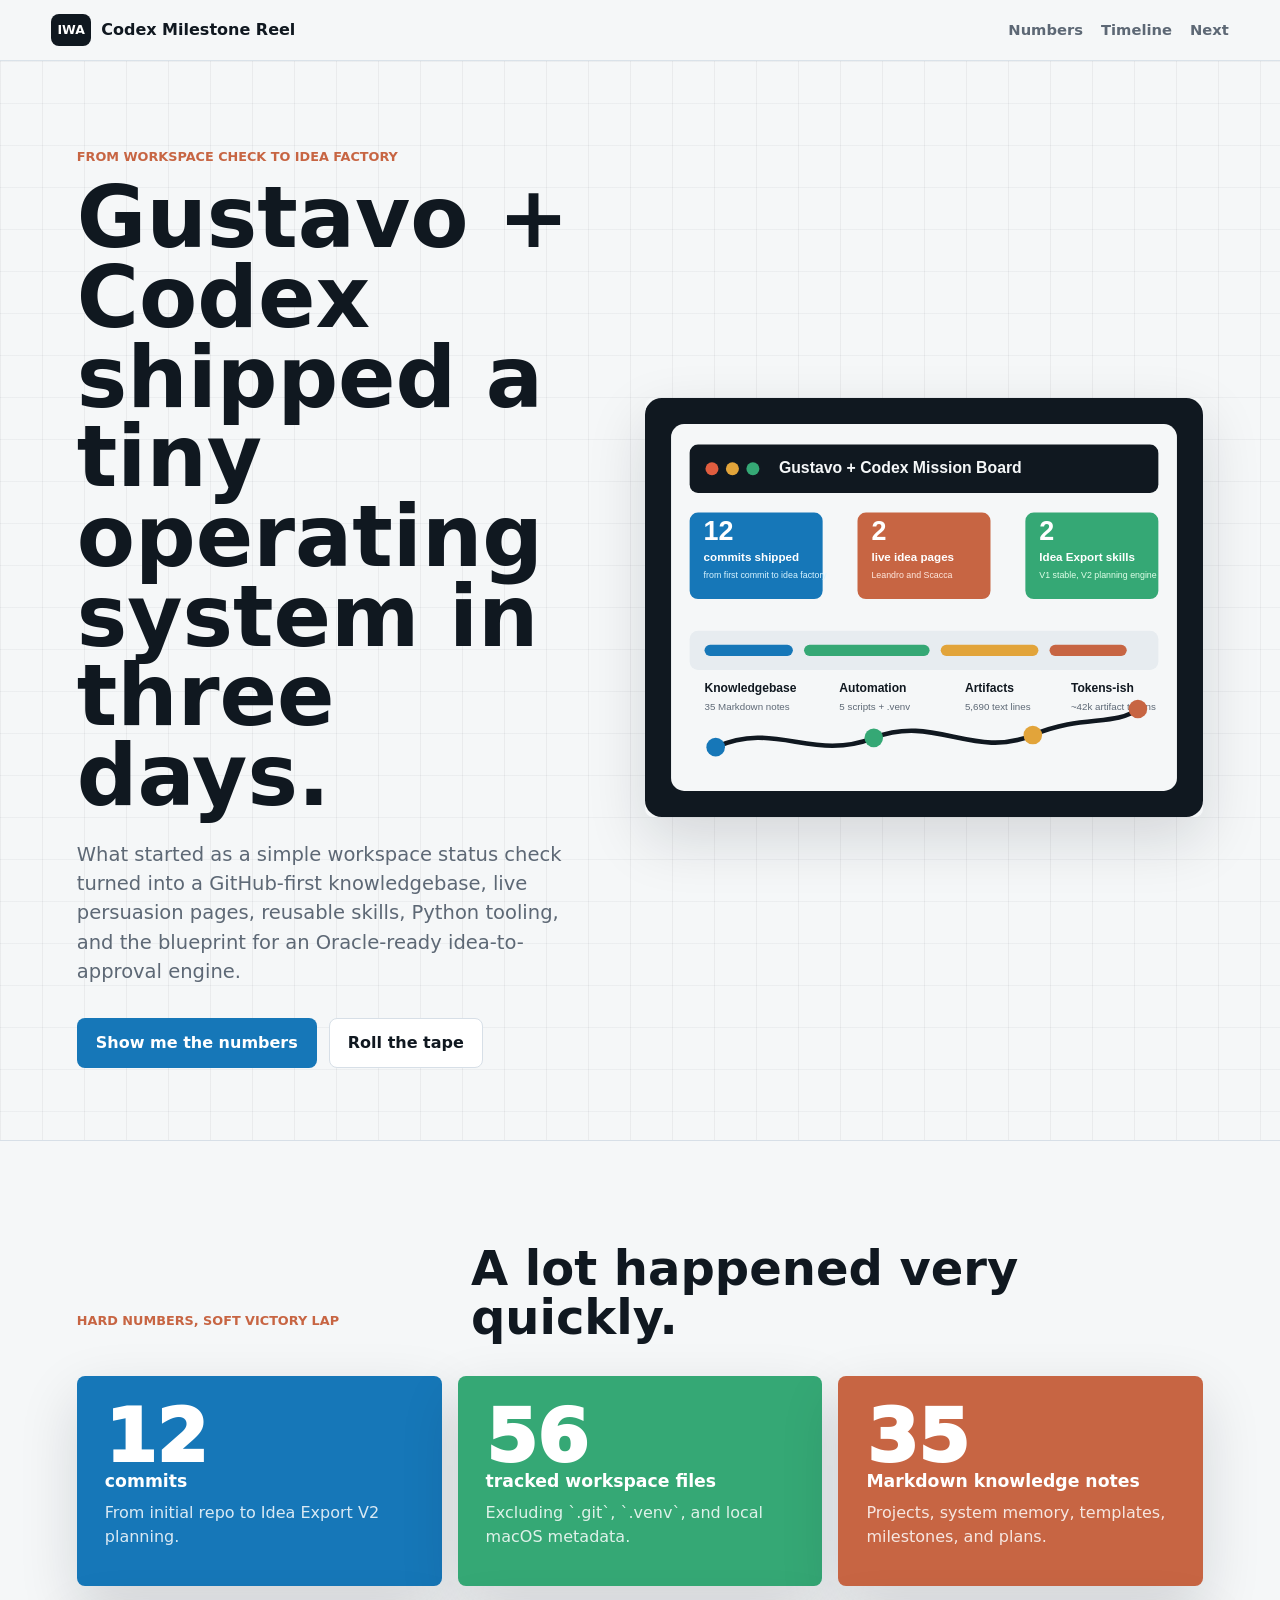
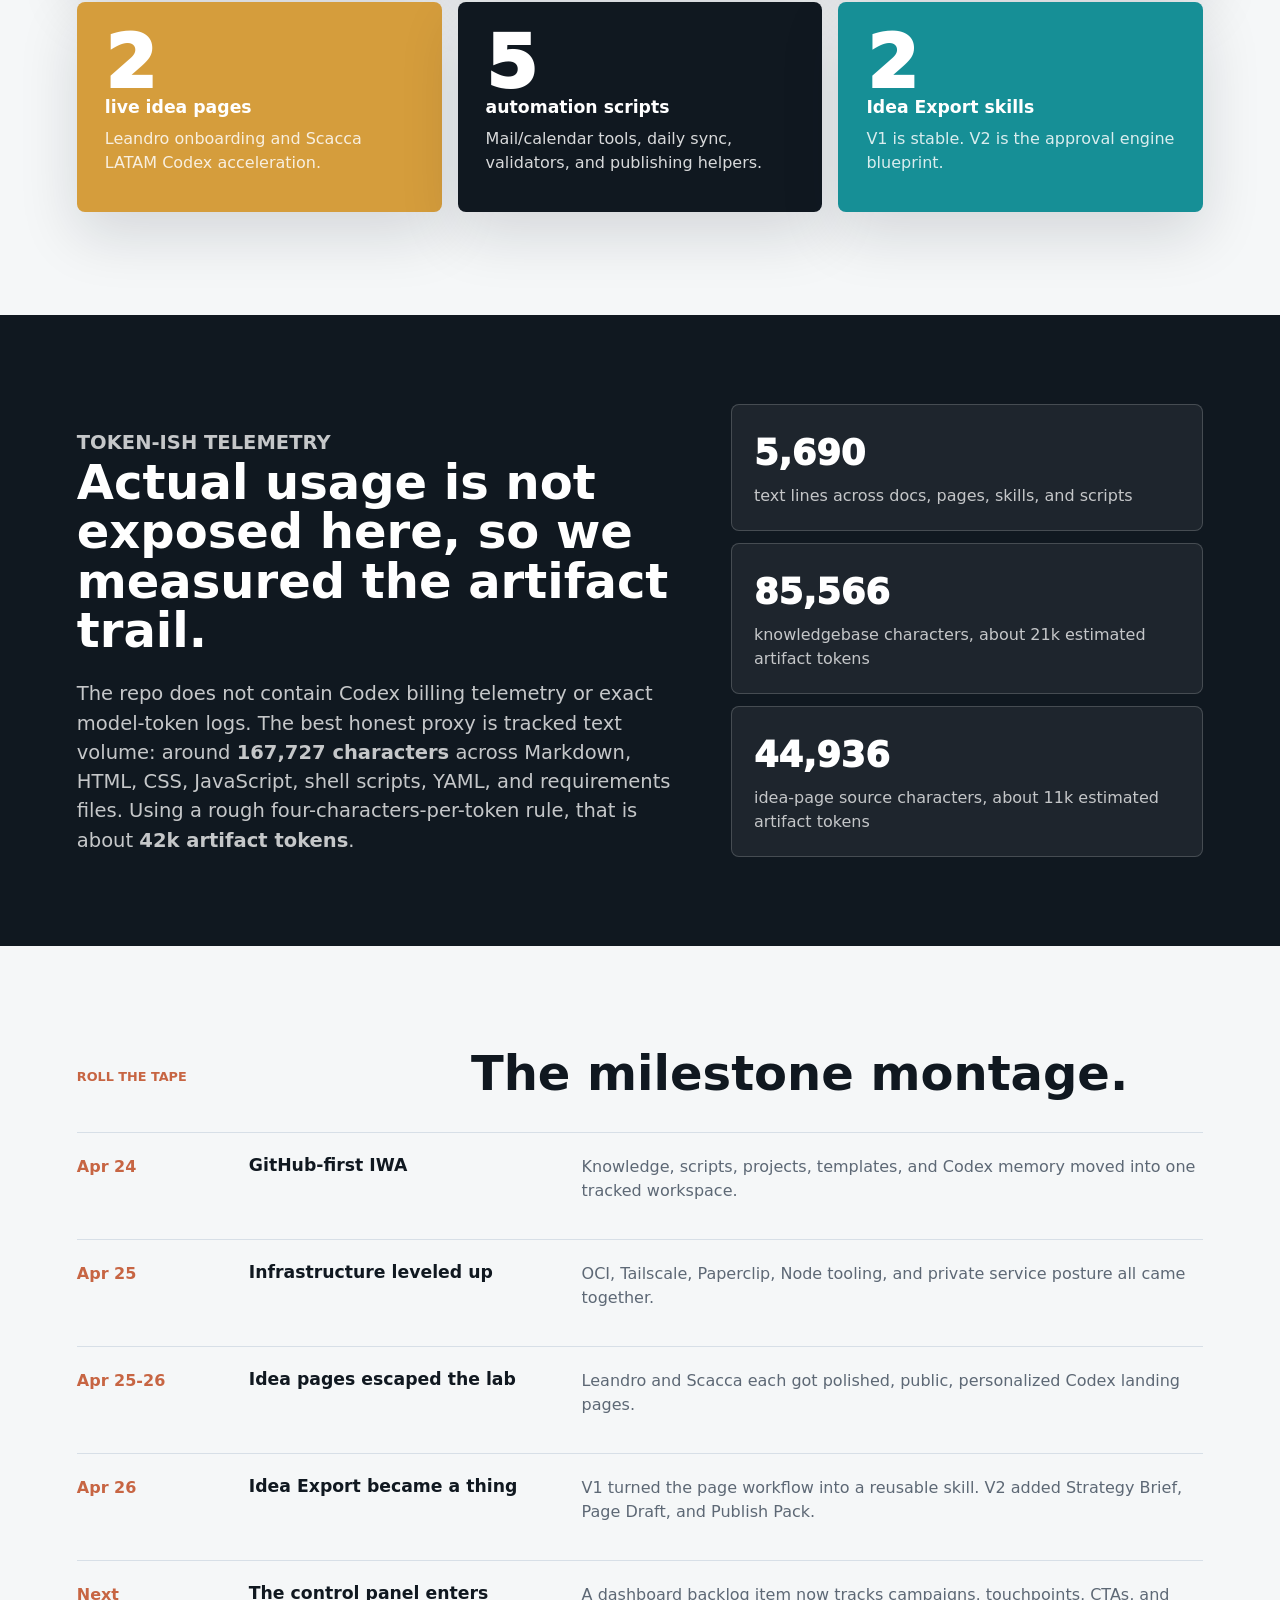
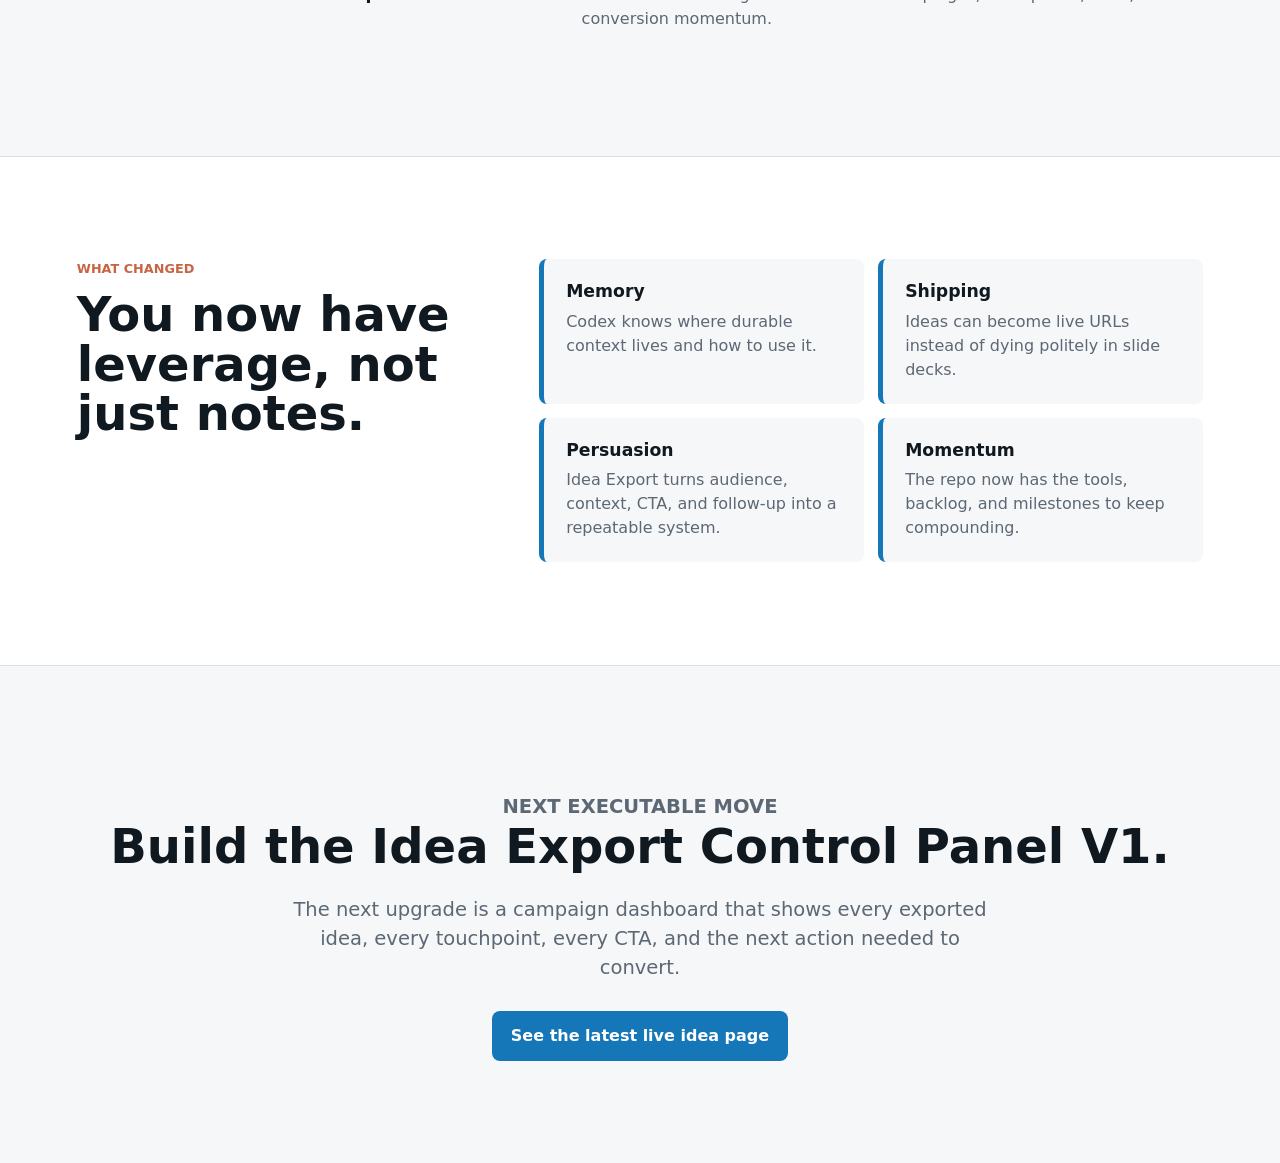
==== codex-milestone-reel/index.html @ d2cc8151 "Add Codex milestone reel page" ====
<!doctype html>
<html lang="en">
  <head>
    <meta charset="utf-8" />
    <meta name="viewport" content="width=device-width, initial-scale=1" />
    <title>Gustavo + Codex: The Milestone Reel</title>
    <meta
      name="description"
      content="A fun, data-rich landing page celebrating Gustavo's first Codex milestones in IWA."
    />
    <link rel="stylesheet" href="styles.css" />
  </head>
  <body>
    <header class="topbar">
      <a class="brand" href="#top" aria-label="Back to top">
        <span class="brand-mark">IWA</span>
        <span>Codex Milestone Reel</span>
      </a>
      <nav aria-label="Page sections">
        <a href="#numbers">Numbers</a>
        <a href="#timeline">Timeline</a>
        <a href="#next">Next</a>
      </nav>
    </header>

    <main id="top">
      <section class="hero">
        <div class="hero-copy">
          <p class="eyebrow">From workspace check to idea factory</p>
          <h1>Gustavo + Codex shipped a tiny operating system in three days.</h1>
          <p class="hero-lead">
            What started as a simple workspace status check turned into a GitHub-first
            knowledgebase, live persuasion pages, reusable skills, Python tooling, and
            the blueprint for an Oracle-ready idea-to-approval engine.
          </p>
          <div class="hero-actions">
            <a class="button primary" href="#numbers">Show me the numbers</a>
            <a class="button secondary" href="#timeline">Roll the tape</a>
          </div>
        </div>
        <figure class="hero-visual">
          <img src="assets/mission-board.svg" alt="Codex milestone dashboard illustration" />
        </figure>
      </section>

      <section class="scoreboard" id="numbers" aria-labelledby="numbers-title">
        <div class="section-heading">
          <p class="eyebrow">Hard numbers, soft victory lap</p>
          <h2 id="numbers-title">A lot happened very quickly.</h2>
        </div>
        <div class="metric-grid">
          <article class="metric blue">
            <span>12</span>
            <h3>commits</h3>
            <p>From initial repo to Idea Export V2 planning.</p>
          </article>
          <article class="metric green">
            <span>56</span>
            <h3>tracked workspace files</h3>
            <p>Excluding `.git`, `.venv`, and local macOS metadata.</p>
          </article>
          <article class="metric rust">
            <span>35</span>
            <h3>Markdown knowledge notes</h3>
            <p>Projects, system memory, templates, milestones, and plans.</p>
          </article>
          <article class="metric gold">
            <span>2</span>
            <h3>live idea pages</h3>
            <p>Leandro onboarding and Scacca LATAM Codex acceleration.</p>
          </article>
          <article class="metric ink">
            <span>5</span>
            <h3>automation scripts</h3>
            <p>Mail/calendar tools, daily sync, validators, and publishing helpers.</p>
          </article>
          <article class="metric teal">
            <span>2</span>
            <h3>Idea Export skills</h3>
            <p>V1 is stable. V2 is the approval engine blueprint.</p>
          </article>
        </div>
      </section>

      <section class="data-band" aria-labelledby="data-title">
        <div class="data-copy">
          <p class="eyebrow">Token-ish telemetry</p>
          <h2 id="data-title">Actual usage is not exposed here, so we measured the artifact trail.</h2>
          <p>
            The repo does not contain Codex billing telemetry or exact model-token logs.
            The best honest proxy is tracked text volume: around <strong>167,727
            characters</strong> across Markdown, HTML, CSS, JavaScript, shell scripts,
            YAML, and requirements files. Using a rough four-characters-per-token rule,
            that is about <strong>42k artifact tokens</strong>.
          </p>
        </div>
        <div class="data-stack" aria-label="Artifact volume breakdown">
          <div>
            <span>5,690</span>
            <p>text lines across docs, pages, skills, and scripts</p>
          </div>
          <div>
            <span>85,566</span>
            <p>knowledgebase characters, about 21k estimated artifact tokens</p>
          </div>
          <div>
            <span>44,936</span>
            <p>idea-page source characters, about 11k estimated artifact tokens</p>
          </div>
        </div>
      </section>

      <section class="timeline-section" id="timeline" aria-labelledby="timeline-title">
        <div class="section-heading">
          <p class="eyebrow">Roll the tape</p>
          <h2 id="timeline-title">The milestone montage.</h2>
        </div>
        <div class="timeline">
          <article>
            <span>Apr 24</span>
            <h3>GitHub-first IWA</h3>
            <p>Knowledge, scripts, projects, templates, and Codex memory moved into one tracked workspace.</p>
          </article>
          <article>
            <span>Apr 25</span>
            <h3>Infrastructure leveled up</h3>
            <p>OCI, Tailscale, Paperclip, Node tooling, and private service posture all came together.</p>
          </article>
          <article>
            <span>Apr 25-26</span>
            <h3>Idea pages escaped the lab</h3>
            <p>Leandro and Scacca each got polished, public, personalized Codex landing pages.</p>
          </article>
          <article>
            <span>Apr 26</span>
            <h3>Idea Export became a thing</h3>
            <p>V1 turned the page workflow into a reusable skill. V2 added Strategy Brief, Page Draft, and Publish Pack.</p>
          </article>
          <article>
            <span>Next</span>
            <h3>The control panel enters</h3>
            <p>A dashboard backlog item now tracks campaigns, touchpoints, CTAs, and conversion momentum.</p>
          </article>
        </div>
      </section>

      <section class="wins">
        <div>
          <p class="eyebrow">What changed</p>
          <h2>You now have leverage, not just notes.</h2>
        </div>
        <div class="wins-grid">
          <article>
            <h3>Memory</h3>
            <p>Codex knows where durable context lives and how to use it.</p>
          </article>
          <article>
            <h3>Shipping</h3>
            <p>Ideas can become live URLs instead of dying politely in slide decks.</p>
          </article>
          <article>
            <h3>Persuasion</h3>
            <p>Idea Export turns audience, context, CTA, and follow-up into a repeatable system.</p>
          </article>
          <article>
            <h3>Momentum</h3>
            <p>The repo now has the tools, backlog, and milestones to keep compounding.</p>
          </article>
        </div>
      </section>

      <section class="cta" id="next">
        <p class="eyebrow">Next executable move</p>
        <h2>Build the Idea Export Control Panel V1.</h2>
        <p>
          The next upgrade is a campaign dashboard that shows every exported idea,
          every touchpoint, every CTA, and the next action needed to convert.
        </p>
        <a class="button primary" href="https://gmaiera.github.io/ideas/rafael-scaccabarozzi-codex-latam/">See the latest live idea page</a>
      </section>
    </main>
  </body>
</html>
---- codex-milestone-reel/styles.css ----
:root {
  color-scheme: light;
  --ink: #101820;
  --muted: #5d6875;
  --paper: #f5f7f8;
  --white: #ffffff;
  --line: #d7dfe7;
  --blue: #1677b8;
  --green: #35a875;
  --rust: #c76543;
  --gold: #d59d3c;
  --teal: #168f96;
  --shadow: 0 22px 60px rgba(16, 24, 32, 0.14);
  font-family:
    Inter, ui-sans-serif, system-ui, -apple-system, BlinkMacSystemFont, "Segoe UI",
    sans-serif;
}

* {
  box-sizing: border-box;
}

html {
  scroll-behavior: smooth;
}

body {
  margin: 0;
  background: var(--paper);
  color: var(--ink);
  line-height: 1.5;
}

a {
  color: inherit;
}

.topbar {
  position: sticky;
  top: 0;
  z-index: 10;
  display: flex;
  align-items: center;
  justify-content: space-between;
  gap: 20px;
  padding: 14px clamp(18px, 4vw, 58px);
  border-bottom: 1px solid rgba(215, 223, 231, 0.9);
  background: rgba(245, 247, 248, 0.94);
  backdrop-filter: blur(16px);
}

.brand {
  display: inline-flex;
  align-items: center;
  gap: 10px;
  font-weight: 850;
  text-decoration: none;
}

.brand-mark {
  display: grid;
  width: 40px;
  height: 32px;
  place-items: center;
  border-radius: 8px;
  background: var(--ink);
  color: var(--white);
  font-size: 0.78rem;
  letter-spacing: 0;
}

nav {
  display: flex;
  gap: 18px;
  color: var(--muted);
  font-size: 0.92rem;
  font-weight: 750;
}

nav a {
  text-decoration: none;
}

nav a:hover {
  color: var(--blue);
}

.hero {
  display: grid;
  grid-template-columns: minmax(0, 0.95fr) minmax(340px, 1.05fr);
  gap: clamp(28px, 5vw, 72px);
  align-items: center;
  min-height: calc(92vh - 62px);
  padding: clamp(42px, 7vw, 86px) clamp(20px, 6vw, 84px) clamp(40px, 6vw, 72px);
  border-bottom: 1px solid var(--line);
  background:
    linear-gradient(90deg, rgba(16, 24, 32, 0.05) 1px, transparent 1px),
    linear-gradient(rgba(16, 24, 32, 0.04) 1px, transparent 1px),
    var(--paper);
  background-size: 42px 42px;
}

.hero-copy {
  max-width: 780px;
}

.eyebrow {
  margin: 0 0 12px;
  color: var(--rust);
  font-size: 0.8rem;
  font-weight: 900;
  letter-spacing: 0;
  text-transform: uppercase;
}

h1,
h2,
h3,
p {
  overflow-wrap: anywhere;
}

h1 {
  margin: 0;
  font-size: 5.3rem;
  line-height: 0.94;
  letter-spacing: 0;
}

h2 {
  margin: 0;
  font-size: 3rem;
  line-height: 1.03;
  letter-spacing: 0;
}

h3 {
  margin: 0 0 8px;
  font-size: 1.08rem;
  line-height: 1.2;
}

.hero-lead,
.cta p,
.data-copy p {
  max-width: 720px;
  margin: 24px 0 0;
  color: var(--muted);
  font-size: 1.22rem;
}

.hero-actions {
  display: flex;
  flex-wrap: wrap;
  gap: 12px;
  margin-top: 32px;
}

.button {
  display: inline-flex;
  min-height: 46px;
  align-items: center;
  justify-content: center;
  border: 1px solid transparent;
  border-radius: 8px;
  padding: 12px 18px;
  font-weight: 900;
  text-decoration: none;
}

.button.primary {
  background: var(--blue);
  color: var(--white);
}

.button.secondary {
  border-color: var(--line);
  background: var(--white);
}

.hero-visual {
  margin: 0;
}

.hero-visual img {
  display: block;
  width: 100%;
  border-radius: 8px;
  box-shadow: var(--shadow);
}

.scoreboard,
.timeline-section,
.wins,
.cta {
  padding: clamp(54px, 8vw, 108px) clamp(20px, 6vw, 84px);
}

.section-heading {
  display: grid;
  grid-template-columns: minmax(0, 0.5fr) minmax(0, 1fr);
  gap: 28px;
  align-items: end;
  margin-bottom: 34px;
}

.metric-grid {
  display: grid;
  grid-template-columns: repeat(3, minmax(0, 1fr));
  gap: 16px;
}

.metric {
  min-height: 210px;
  border-radius: 8px;
  padding: 28px;
  color: var(--white);
  box-shadow: var(--shadow);
}

.metric span {
  display: block;
  font-size: 4.6rem;
  line-height: 0.9;
  font-weight: 950;
}

.metric p {
  margin: 10px 0 0;
  color: rgba(255, 255, 255, 0.84);
}

.blue {
  background: var(--blue);
}

.green {
  background: var(--green);
}

.rust {
  background: var(--rust);
}

.gold {
  background: var(--gold);
}

.ink {
  background: var(--ink);
}

.teal {
  background: var(--teal);
}

.data-band {
  display: grid;
  grid-template-columns: minmax(0, 0.95fr) minmax(320px, 0.75fr);
  gap: clamp(24px, 5vw, 56px);
  padding: clamp(54px, 7vw, 92px) clamp(20px, 6vw, 84px);
  background: var(--ink);
  color: var(--white);
}

.data-copy p {
  color: rgba(255, 255, 255, 0.76);
}

.data-stack {
  display: grid;
  gap: 12px;
}

.data-stack div {
  border: 1px solid rgba(255, 255, 255, 0.18);
  border-radius: 8px;
  padding: 22px;
  background: rgba(255, 255, 255, 0.06);
}

.data-stack span {
  font-size: 2.2rem;
  font-weight: 950;
}

.data-stack p {
  margin: 4px 0 0;
  color: rgba(255, 255, 255, 0.74);
}

.timeline {
  display: grid;
  gap: 14px;
}

.timeline article {
  display: grid;
  grid-template-columns: 150px minmax(180px, 0.5fr) minmax(0, 1fr);
  gap: 22px;
  align-items: start;
  border-top: 1px solid var(--line);
  padding: 22px 0;
}

.timeline span {
  color: var(--rust);
  font-weight: 900;
}

.timeline p,
.wins-grid p {
  margin: 0;
  color: var(--muted);
}

.wins {
  display: grid;
  grid-template-columns: minmax(0, 0.6fr) minmax(0, 1fr);
  gap: clamp(24px, 5vw, 64px);
  background: var(--white);
  border-block: 1px solid var(--line);
}

.wins-grid {
  display: grid;
  grid-template-columns: repeat(2, minmax(0, 1fr));
  gap: 14px;
}

.wins-grid article {
  border-left: 5px solid var(--blue);
  border-radius: 8px;
  padding: 22px;
  background: var(--paper);
}

.cta {
  text-align: center;
}

.cta h2,
.cta p {
  margin-inline: auto;
}

.cta .button {
  margin-top: 28px;
}

@media (max-width: 980px) {
  .hero,
  .data-band,
  .wins,
  .section-heading {
    grid-template-columns: 1fr;
  }

  h1 {
    font-size: 4rem;
  }

  h2 {
    font-size: 2.4rem;
  }

  .metric-grid,
  .wins-grid {
    grid-template-columns: repeat(2, minmax(0, 1fr));
  }

  .timeline article {
    grid-template-columns: 1fr;
    gap: 8px;
  }
}

@media (max-width: 640px) {
  nav {
    display: none;
  }

  h1 {
    font-size: 3rem;
  }

  h2 {
    font-size: 2rem;
  }

  .metric-grid,
  .wins-grid {
    grid-template-columns: 1fr;
  }
}
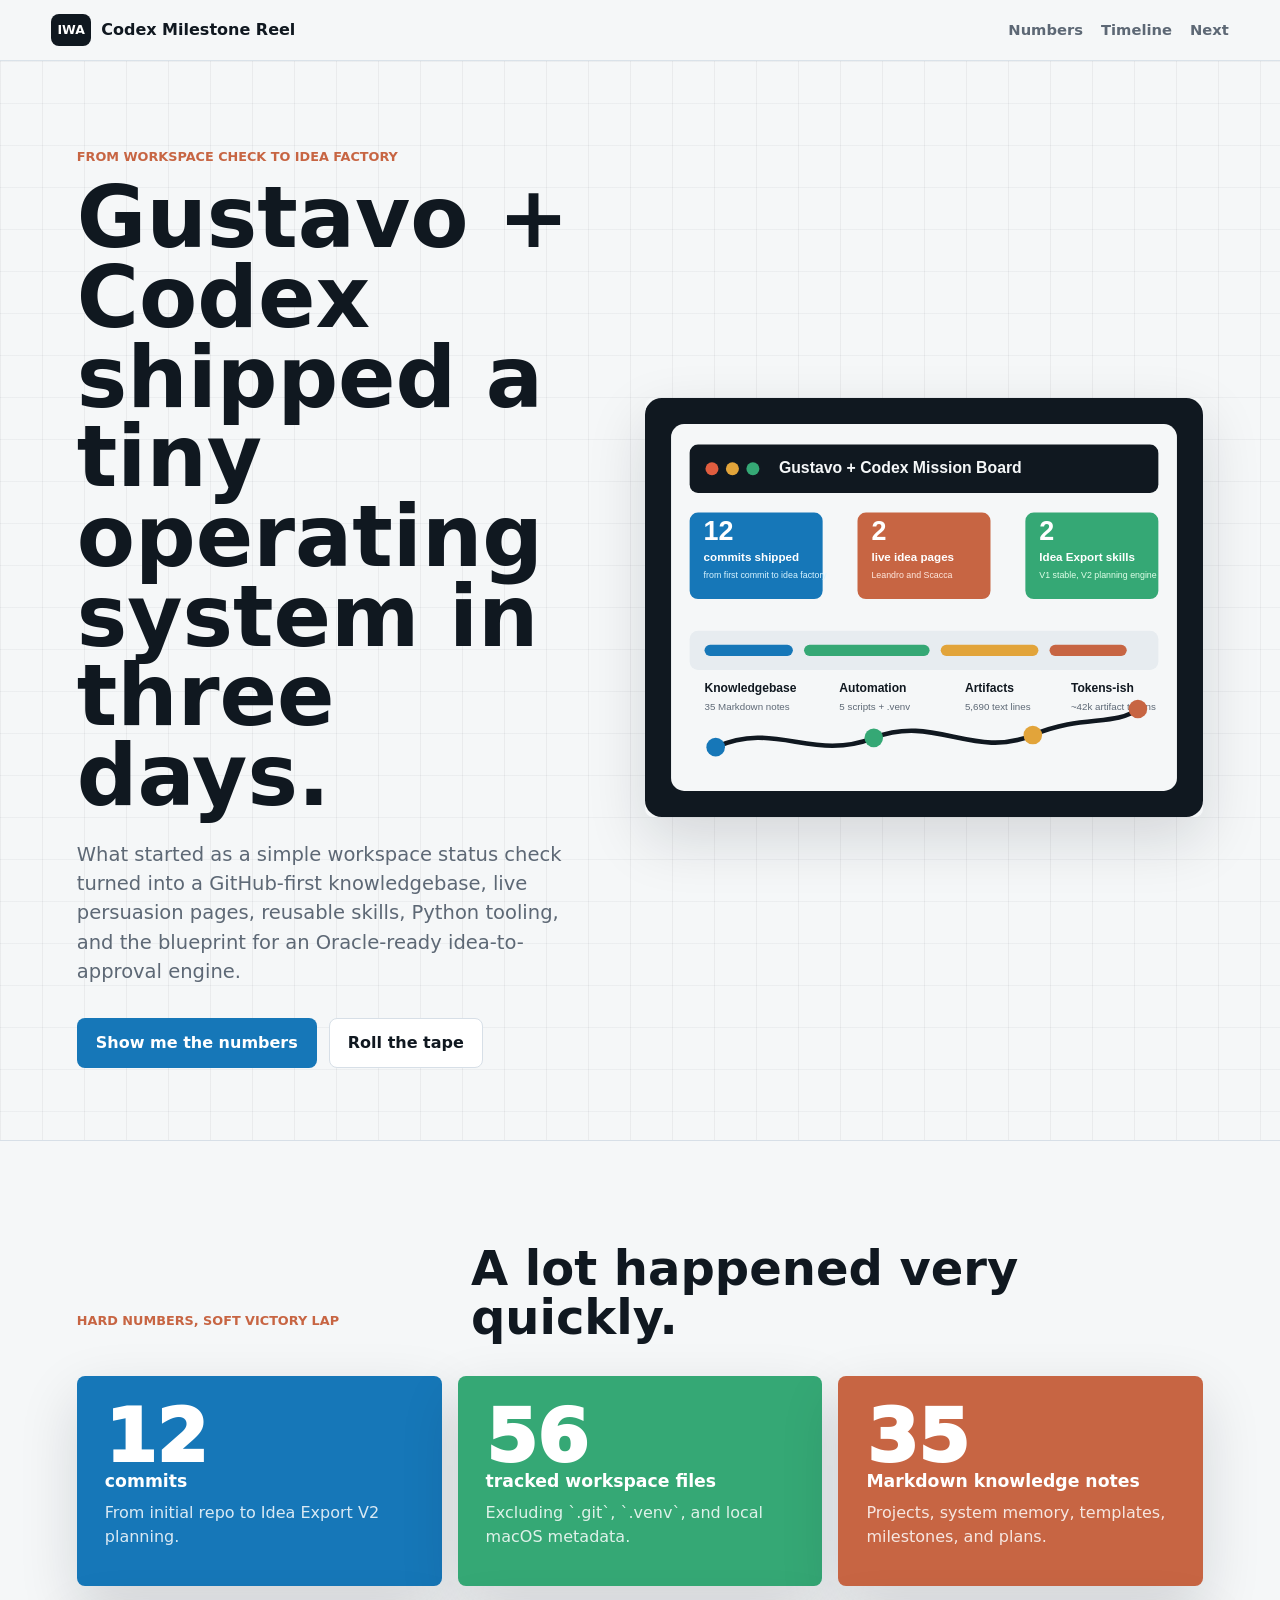
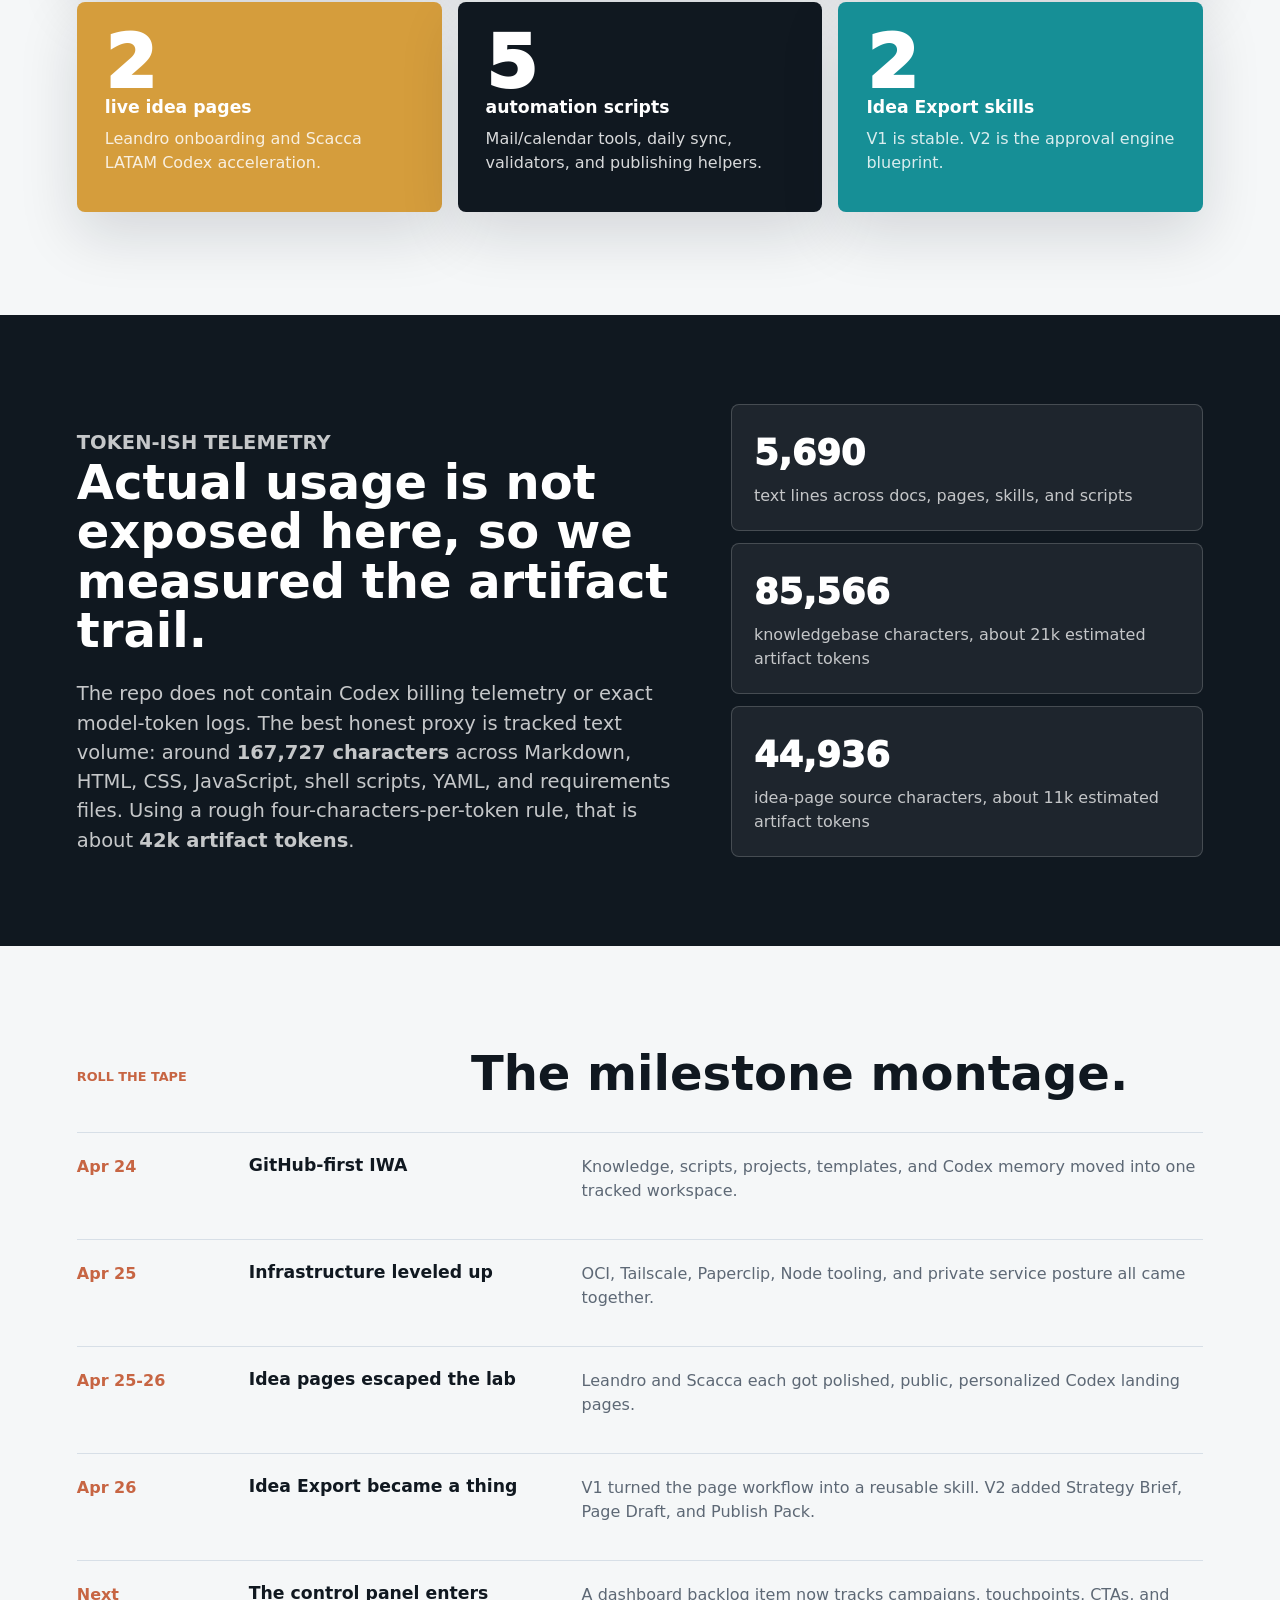
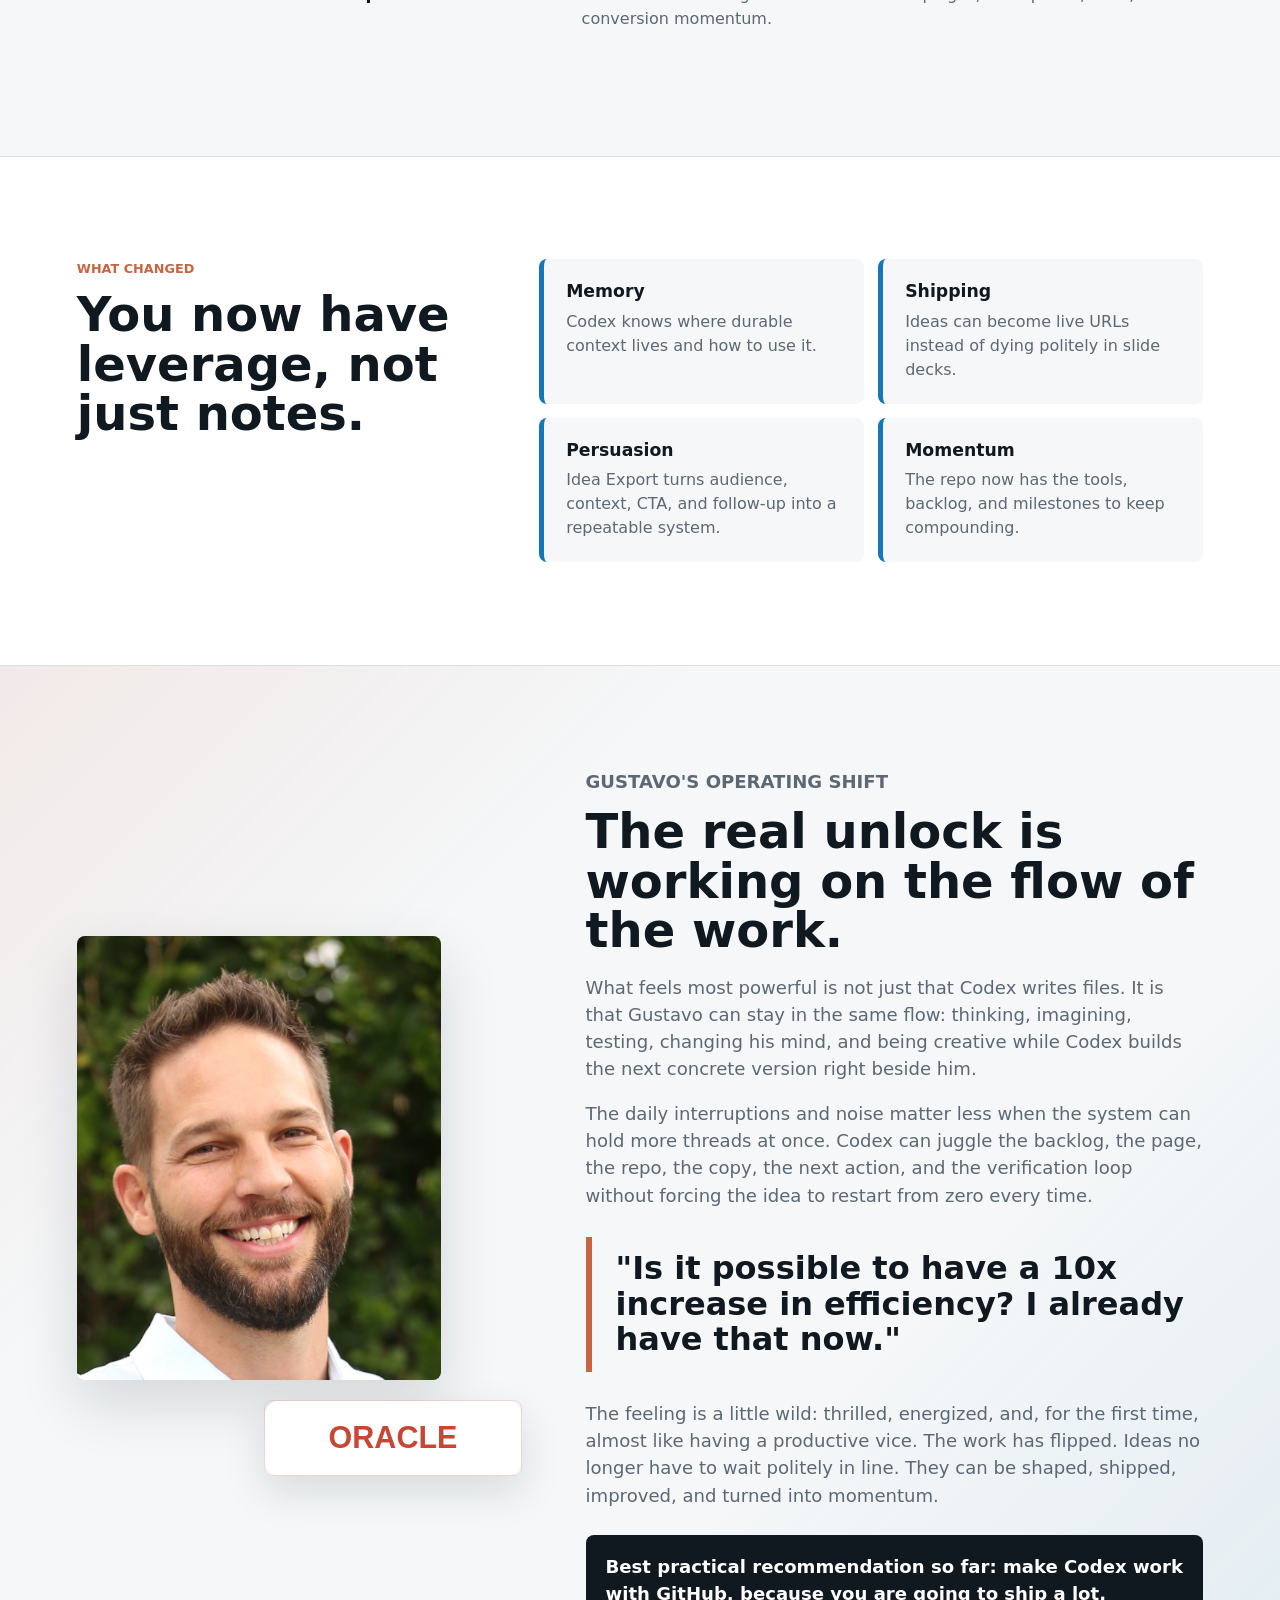
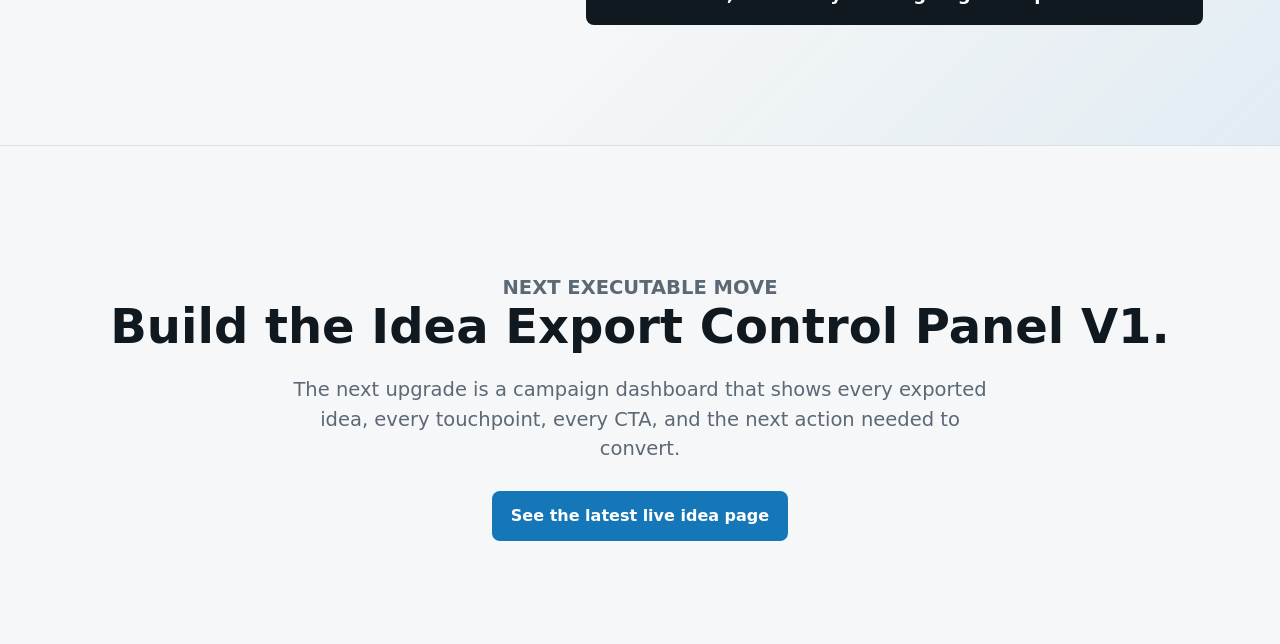
==== commit 43d9a730: "Add personal reflection to milestone reel" ====
--- a/codex-milestone-reel/index.html
+++ b/codex-milestone-reel/index.html
@@ -169,6 +169,43 @@
         </div>
       </section>
 
+      <section class="reflection" aria-labelledby="reflection-title">
+        <div class="reflection-media">
+          <img class="portrait" src="assets/gustavo-maiera.jpeg" alt="Gustavo Maierá" />
+          <img class="oracle-mark" src="assets/oracle-wordmark.svg" alt="Oracle" />
+        </div>
+        <div class="reflection-copy">
+          <p class="eyebrow">Gustavo's operating shift</p>
+          <h2 id="reflection-title">The real unlock is working on the flow of the work.</h2>
+          <p>
+            What feels most powerful is not just that Codex writes files. It is that
+            Gustavo can stay in the same flow: thinking, imagining, testing, changing
+            his mind, and being creative while Codex builds the next concrete version
+            right beside him.
+          </p>
+          <p>
+            The daily interruptions and noise matter less when the system can hold
+            more threads at once. Codex can juggle the backlog, the page, the repo,
+            the copy, the next action, and the verification loop without forcing the
+            idea to restart from zero every time.
+          </p>
+          <blockquote>
+            "Is it possible to have a 10x increase in efficiency? I already have
+            that now."
+          </blockquote>
+          <p>
+            The feeling is a little wild: thrilled, energized, and, for the first
+            time, almost like having a productive vice. The work has flipped. Ideas
+            no longer have to wait politely in line. They can be shaped, shipped,
+            improved, and turned into momentum.
+          </p>
+          <p class="recommendation">
+            Best practical recommendation so far: make Codex work with GitHub,
+            because you are going to ship a lot.
+          </p>
+        </div>
+      </section>
+
       <section class="cta" id="next">
         <p class="eyebrow">Next executable move</p>
         <h2>Build the Idea Export Control Panel V1.</h2>
--- a/codex-milestone-reel/styles.css
+++ b/codex-milestone-reel/styles.css
@@ -192,6 +192,7 @@
 .scoreboard,
 .timeline-section,
 .wins,
+.reflection,
 .cta {
   padding: clamp(54px, 8vw, 108px) clamp(20px, 6vw, 84px);
 }
@@ -335,6 +336,72 @@
   background: var(--paper);
 }
 
+.reflection {
+  display: grid;
+  grid-template-columns: minmax(320px, 0.72fr) minmax(0, 1fr);
+  gap: clamp(28px, 5vw, 70px);
+  align-items: center;
+  background:
+    linear-gradient(135deg, rgba(199, 70, 52, 0.08), transparent 30%),
+    linear-gradient(315deg, rgba(22, 119, 184, 0.09), transparent 34%),
+    var(--paper);
+  border-bottom: 1px solid var(--line);
+}
+
+.reflection-media {
+  position: relative;
+  min-height: 540px;
+}
+
+.portrait {
+  position: absolute;
+  inset: 0 8% 96px 0;
+  width: 82%;
+  height: calc(100% - 96px);
+  border-radius: 8px;
+  object-fit: cover;
+  box-shadow: var(--shadow);
+}
+
+.oracle-mark {
+  position: absolute;
+  right: 0;
+  bottom: 0;
+  width: min(58%, 280px);
+  border: 1px solid rgba(199, 70, 52, 0.18);
+  border-radius: 8px;
+  box-shadow: 0 16px 42px rgba(16, 24, 32, 0.12);
+}
+
+.reflection-copy {
+  max-width: 820px;
+}
+
+.reflection-copy p {
+  color: var(--muted);
+  font-size: 1.13rem;
+}
+
+.reflection-copy blockquote {
+  margin: 28px 0;
+  border-left: 6px solid var(--rust);
+  padding: 14px 0 14px 24px;
+  color: var(--ink);
+  font-size: 2rem;
+  font-weight: 900;
+  line-height: 1.12;
+}
+
+.reflection-copy .recommendation {
+  display: inline-block;
+  margin-top: 8px;
+  border-radius: 8px;
+  padding: 18px 20px;
+  background: var(--ink);
+  color: var(--white);
+  font-weight: 850;
+}
+
 .cta {
   text-align: center;
 }
@@ -352,6 +419,7 @@
   .hero,
   .data-band,
   .wins,
+  .reflection,
   .section-heading {
     grid-template-columns: 1fr;
   }
@@ -373,6 +441,10 @@
     grid-template-columns: 1fr;
     gap: 8px;
   }
+
+  .reflection-media {
+    min-height: 460px;
+  }
 }
 
 @media (max-width: 640px) {
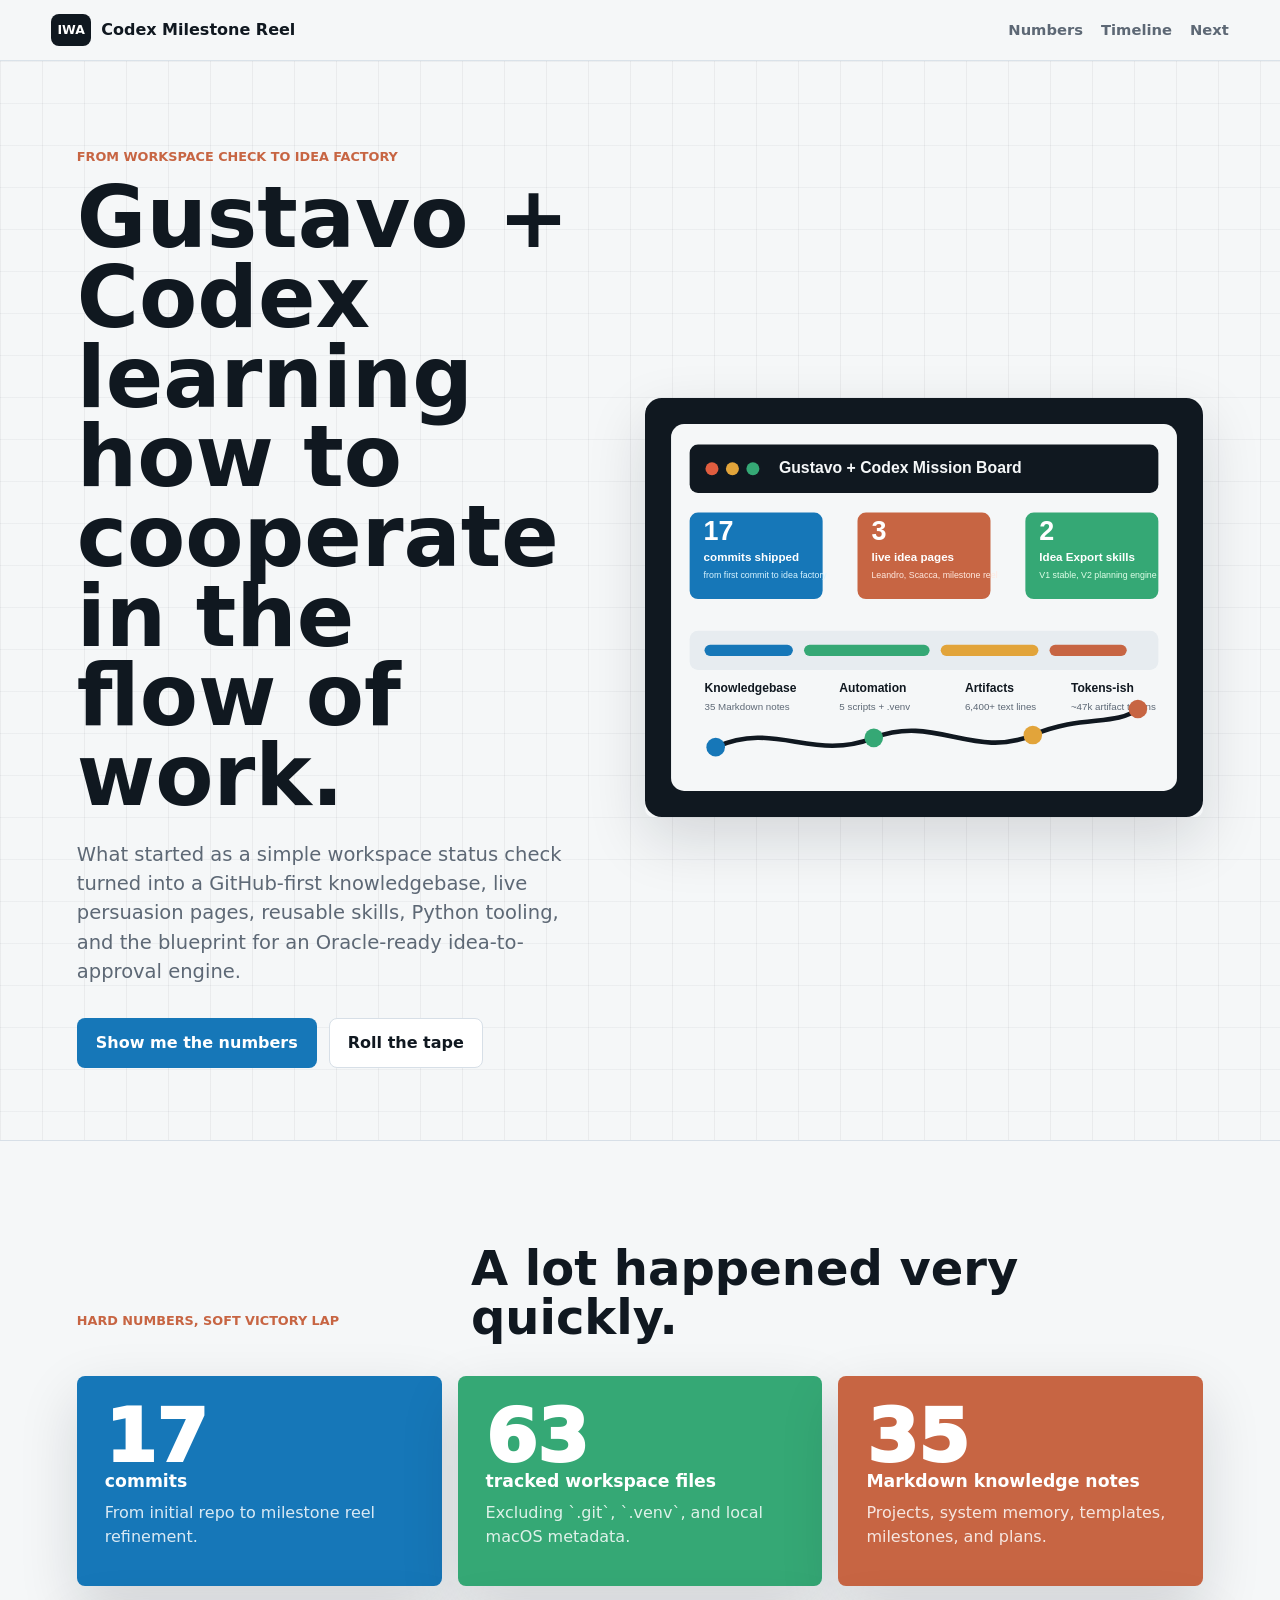
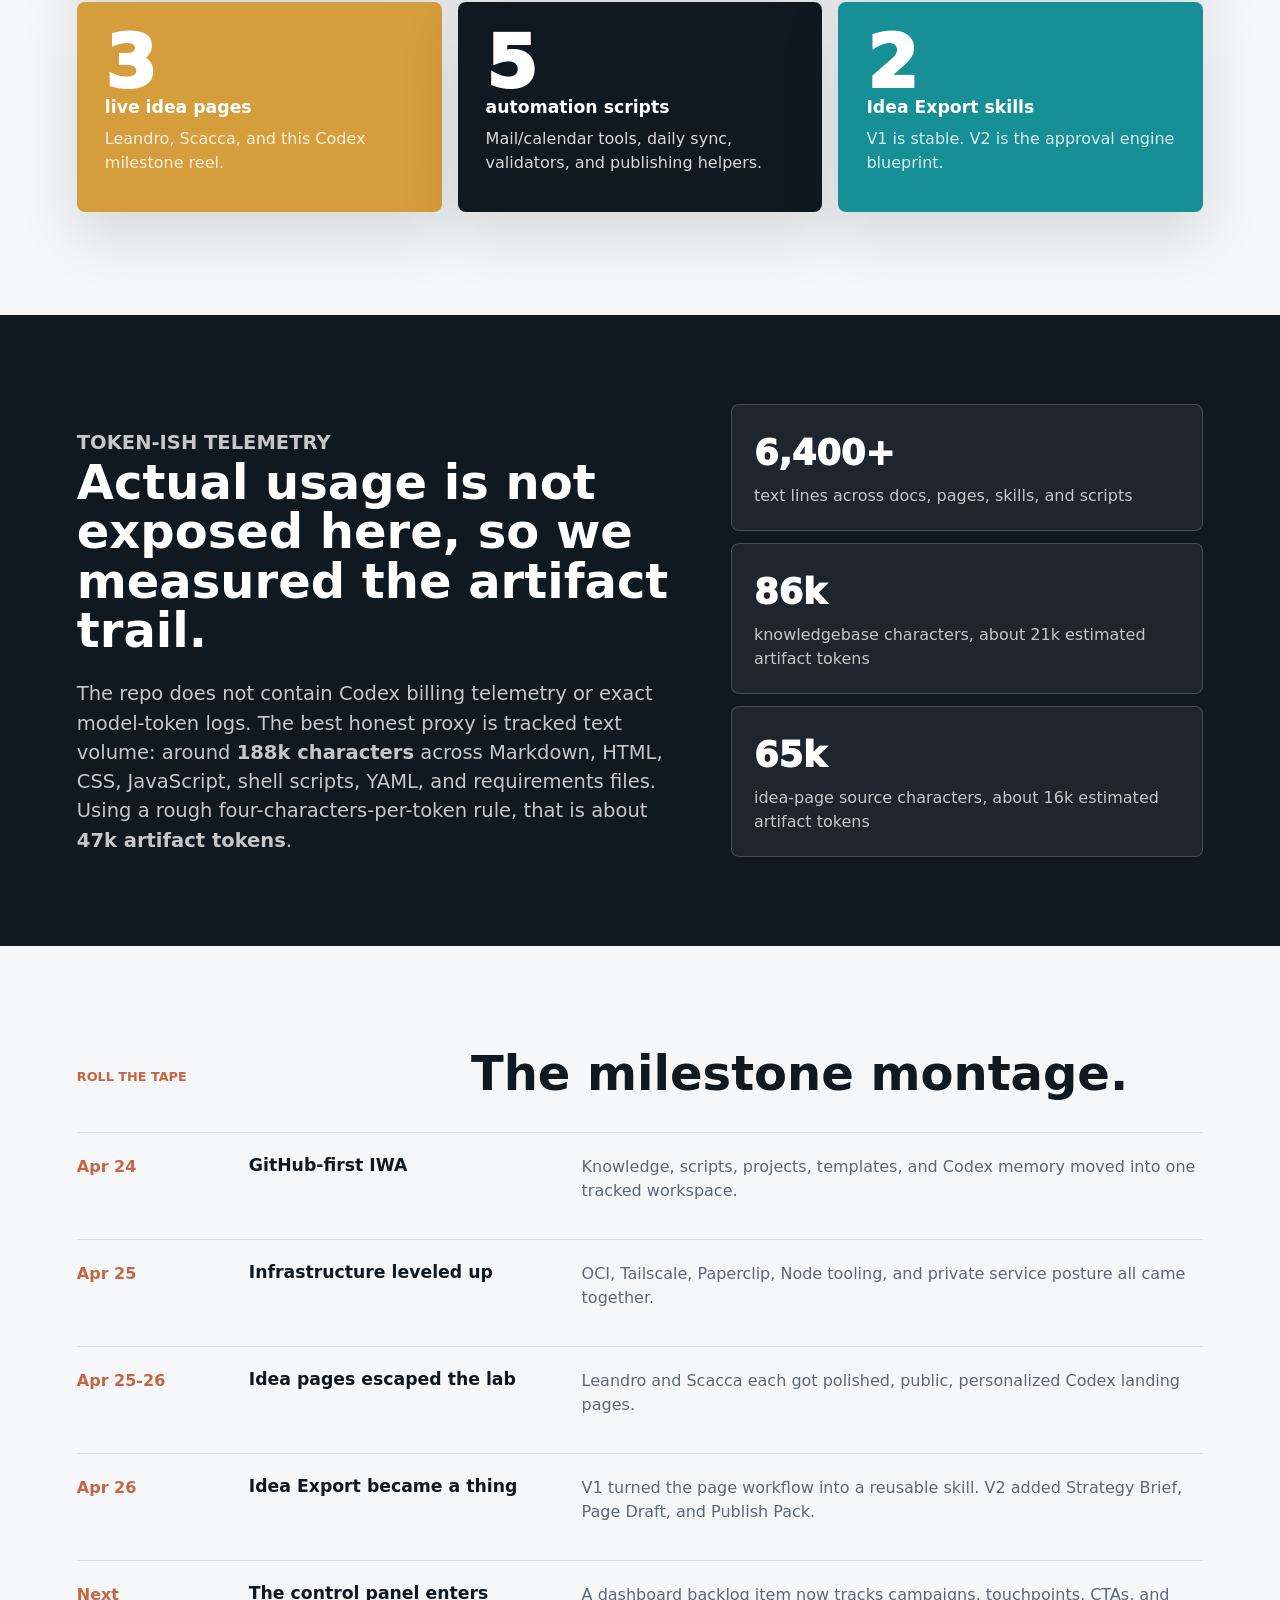
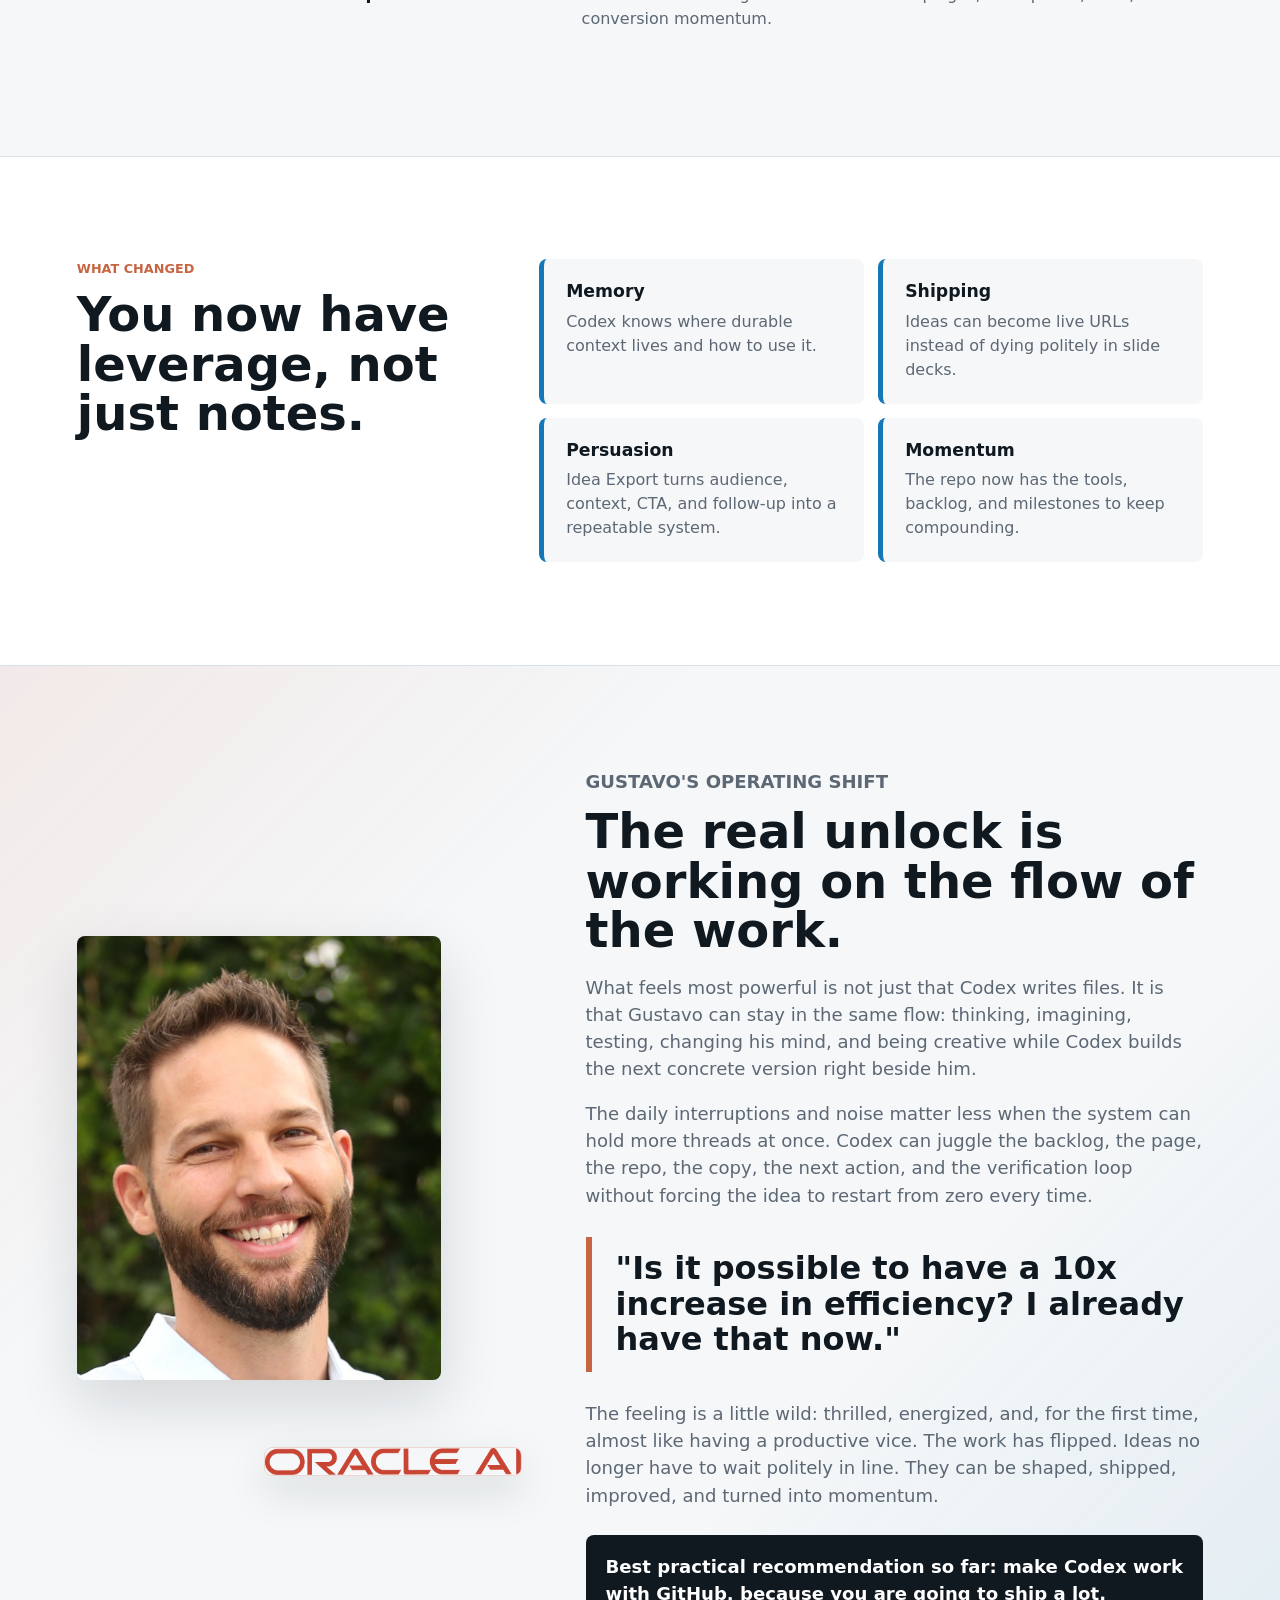
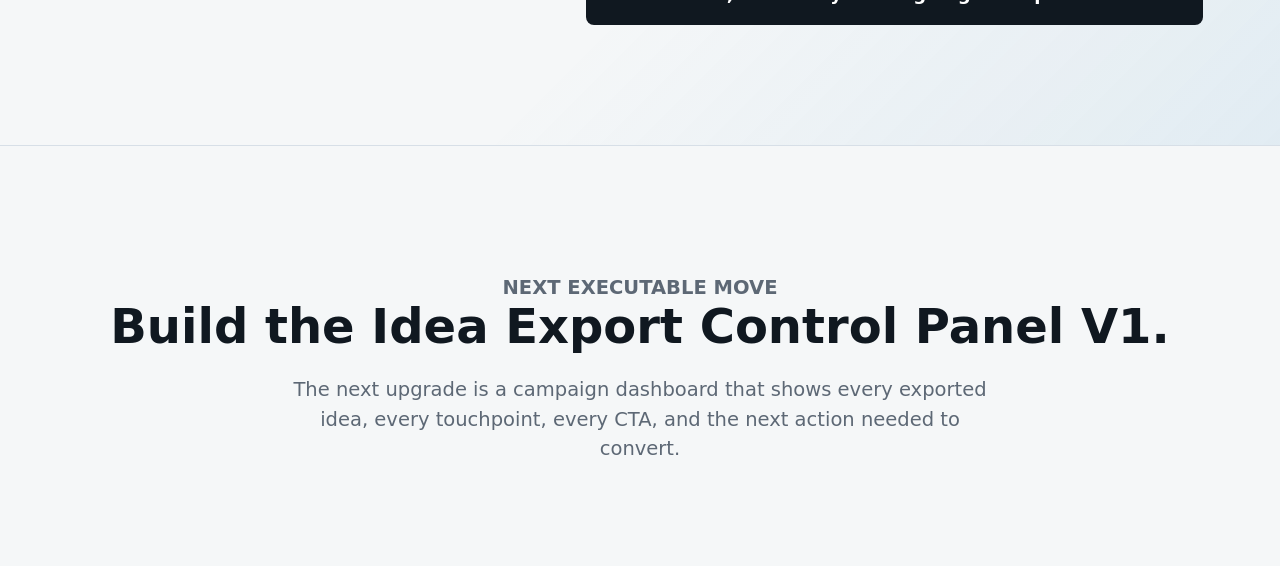
==== commit 4dd46947: "Update milestone reel value proposition" ====
--- a/codex-milestone-reel/index.html
+++ b/codex-milestone-reel/index.html
@@ -27,7 +27,7 @@
       <section class="hero">
         <div class="hero-copy">
           <p class="eyebrow">From workspace check to idea factory</p>
-          <h1>Gustavo + Codex shipped a tiny operating system in three days.</h1>
+          <h1>Gustavo + Codex learning how to cooperate in the flow of work.</h1>
           <p class="hero-lead">
             What started as a simple workspace status check turned into a GitHub-first
             knowledgebase, live persuasion pages, reusable skills, Python tooling, and
@@ -50,12 +50,12 @@
         </div>
         <div class="metric-grid">
           <article class="metric blue">
-            <span>12</span>
+            <span>17</span>
             <h3>commits</h3>
-            <p>From initial repo to Idea Export V2 planning.</p>
+            <p>From initial repo to milestone reel refinement.</p>
           </article>
           <article class="metric green">
-            <span>56</span>
+            <span>63</span>
             <h3>tracked workspace files</h3>
             <p>Excluding `.git`, `.venv`, and local macOS metadata.</p>
           </article>
@@ -65,9 +65,9 @@
             <p>Projects, system memory, templates, milestones, and plans.</p>
           </article>
           <article class="metric gold">
-            <span>2</span>
+            <span>3</span>
             <h3>live idea pages</h3>
-            <p>Leandro onboarding and Scacca LATAM Codex acceleration.</p>
+            <p>Leandro, Scacca, and this Codex milestone reel.</p>
           </article>
           <article class="metric ink">
             <span>5</span>
@@ -88,24 +88,24 @@
           <h2 id="data-title">Actual usage is not exposed here, so we measured the artifact trail.</h2>
           <p>
             The repo does not contain Codex billing telemetry or exact model-token logs.
-            The best honest proxy is tracked text volume: around <strong>167,727
+            The best honest proxy is tracked text volume: around <strong>188k
             characters</strong> across Markdown, HTML, CSS, JavaScript, shell scripts,
             YAML, and requirements files. Using a rough four-characters-per-token rule,
-            that is about <strong>42k artifact tokens</strong>.
+            that is about <strong>47k artifact tokens</strong>.
           </p>
         </div>
         <div class="data-stack" aria-label="Artifact volume breakdown">
           <div>
-            <span>5,690</span>
+            <span>6,400+</span>
             <p>text lines across docs, pages, skills, and scripts</p>
           </div>
           <div>
-            <span>85,566</span>
+            <span>86k</span>
             <p>knowledgebase characters, about 21k estimated artifact tokens</p>
           </div>
           <div>
-            <span>44,936</span>
-            <p>idea-page source characters, about 11k estimated artifact tokens</p>
+            <span>65k</span>
+            <p>idea-page source characters, about 16k estimated artifact tokens</p>
           </div>
         </div>
       </section>
@@ -172,7 +172,7 @@
       <section class="reflection" aria-labelledby="reflection-title">
         <div class="reflection-media">
           <img class="portrait" src="assets/gustavo-maiera.jpeg" alt="Gustavo Maierá" />
-          <img class="oracle-mark" src="assets/oracle-wordmark.svg" alt="Oracle" />
+          <img class="oracle-mark" src="assets/oracle-ai-logo.png" alt="Oracle AI" />
         </div>
         <div class="reflection-copy">
           <p class="eyebrow">Gustavo's operating shift</p>
@@ -213,7 +213,6 @@
           The next upgrade is a campaign dashboard that shows every exported idea,
           every touchpoint, every CTA, and the next action needed to convert.
         </p>
-        <a class="button primary" href="https://gmaiera.github.io/ideas/rafael-scaccabarozzi-codex-latam/">See the latest live idea page</a>
       </section>
     </main>
   </body>
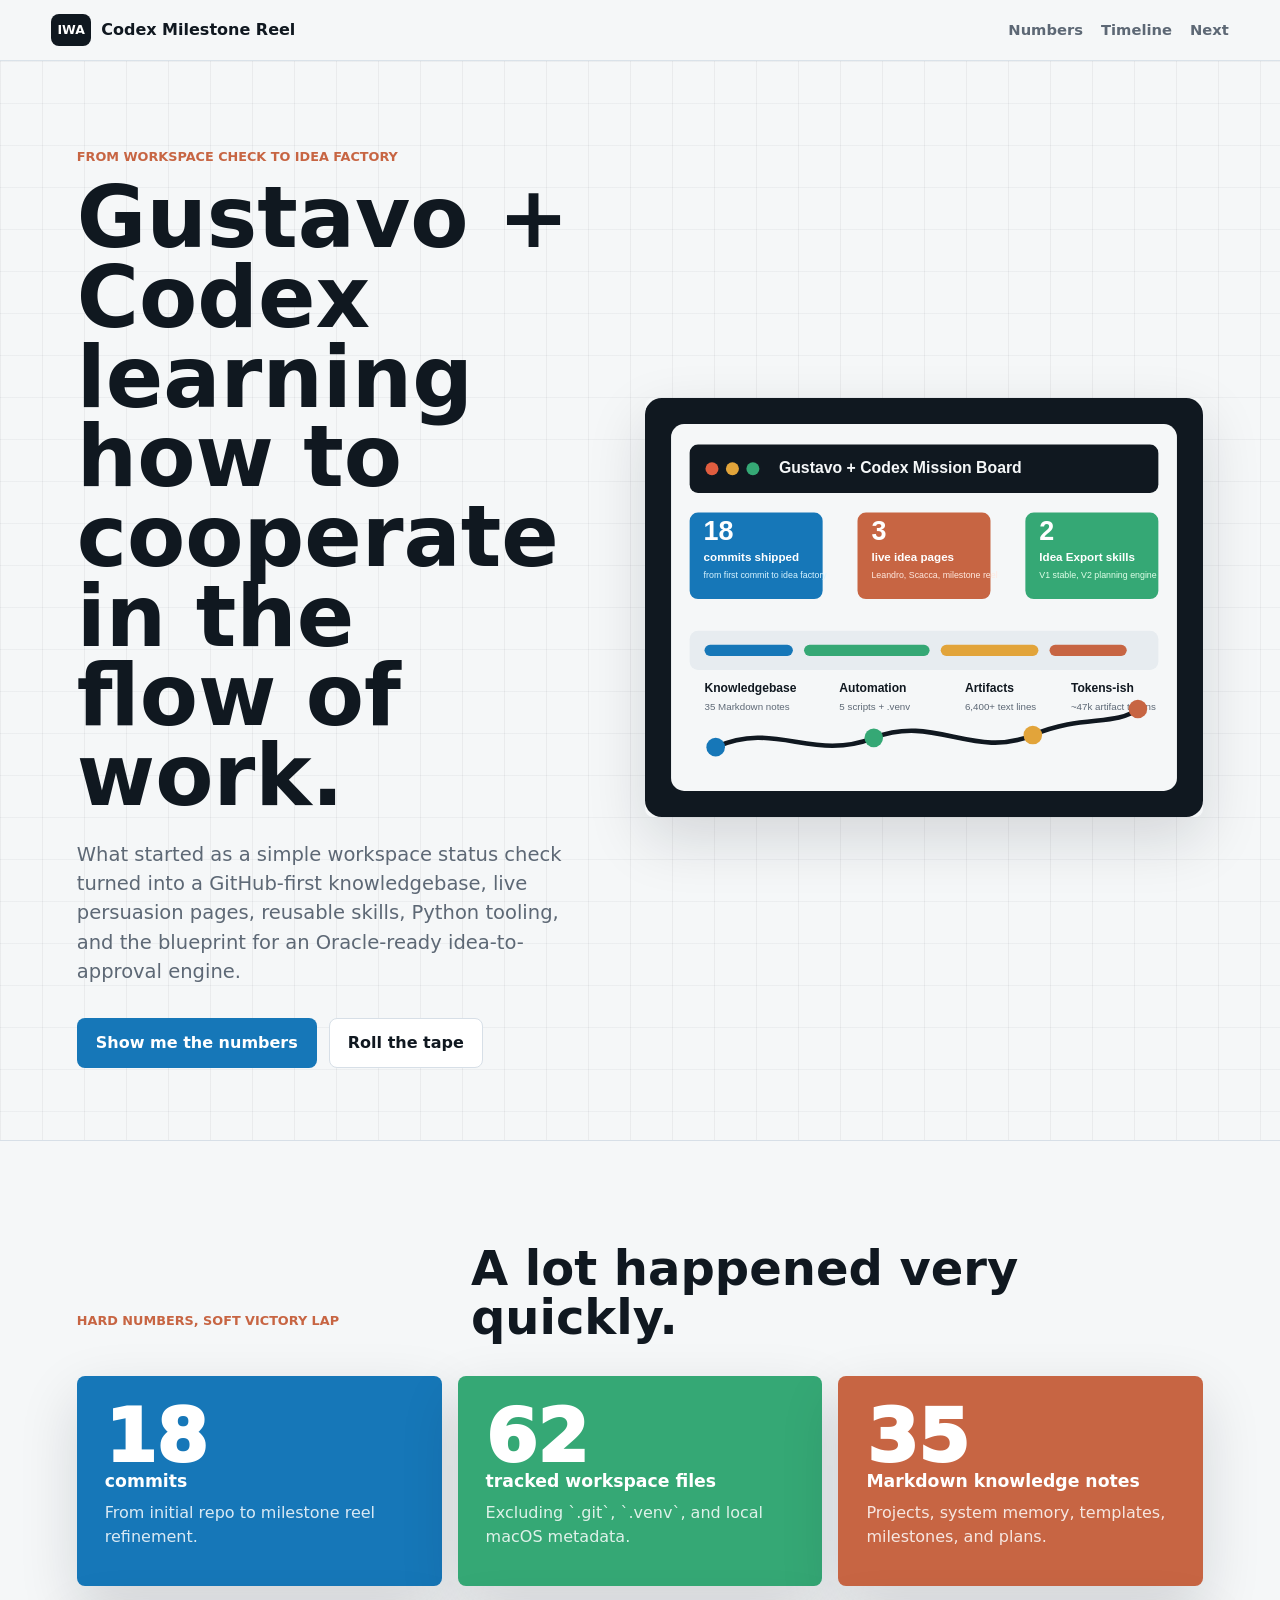
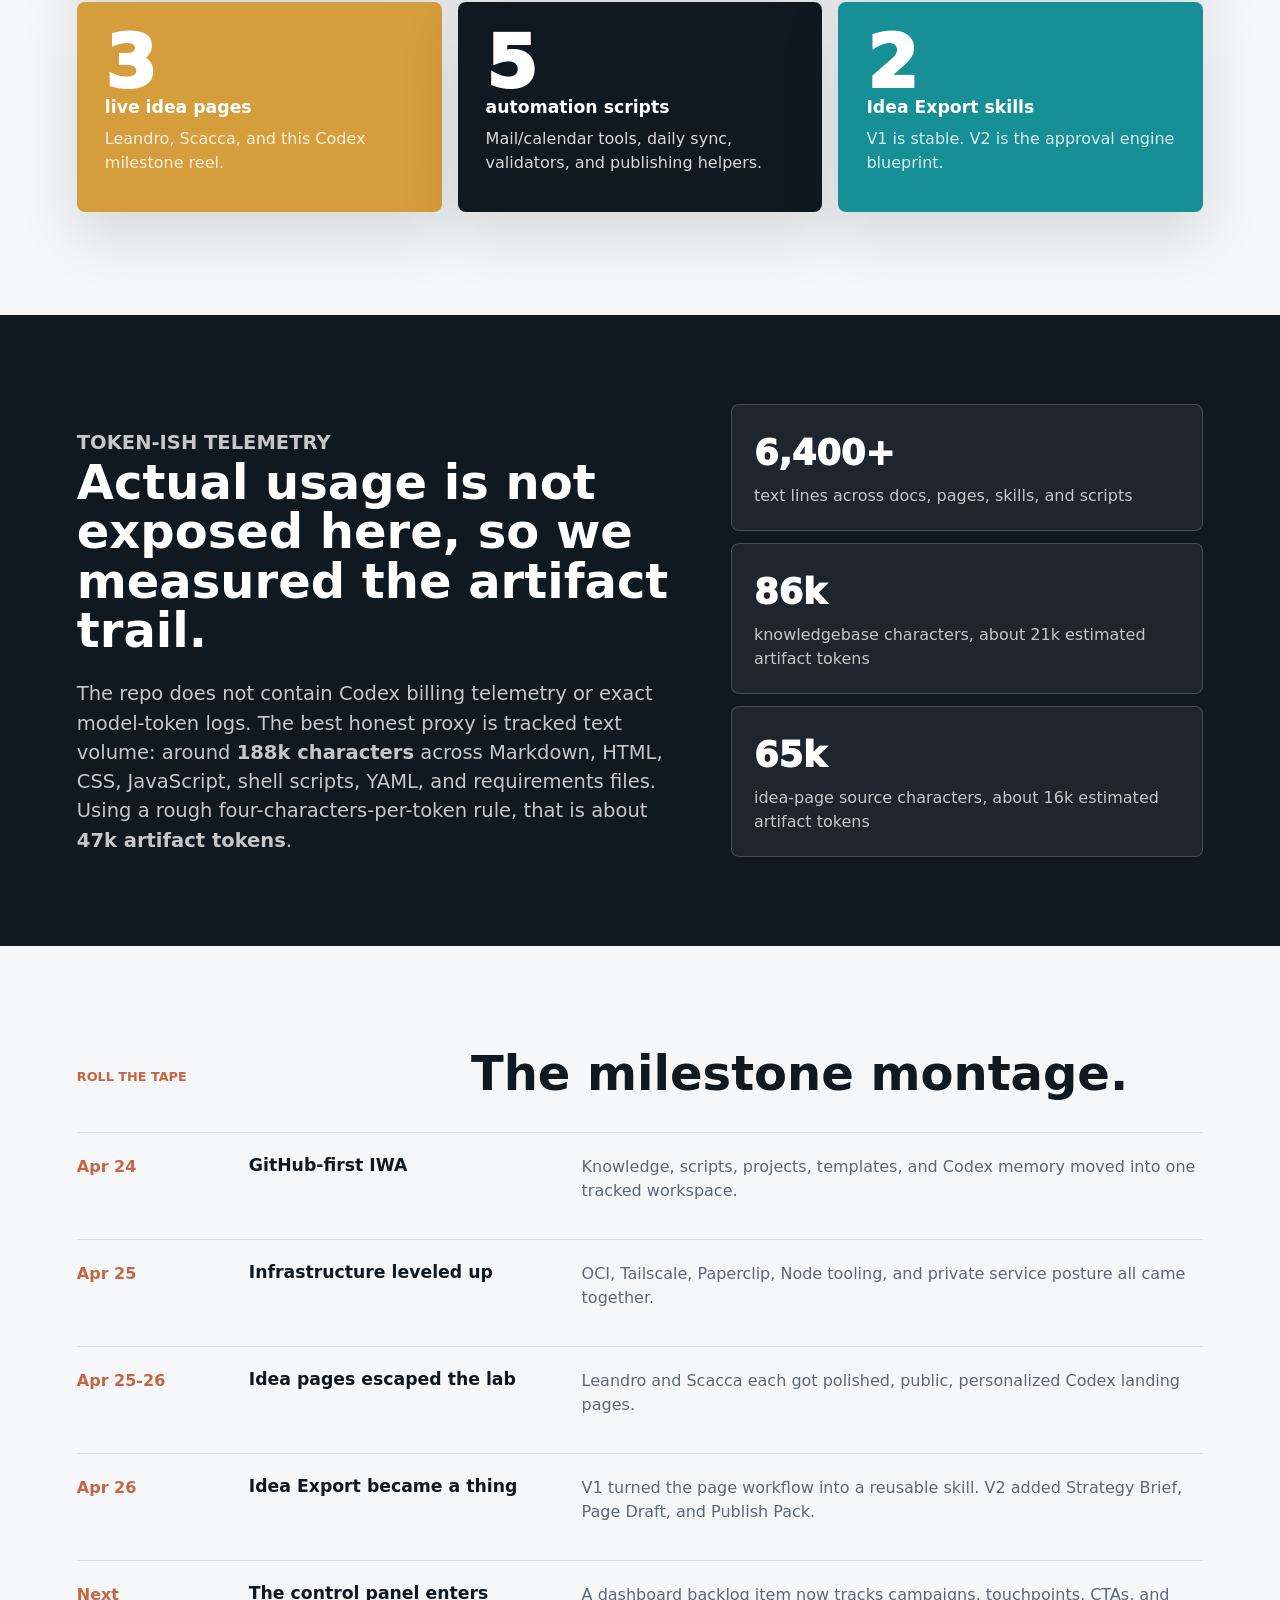
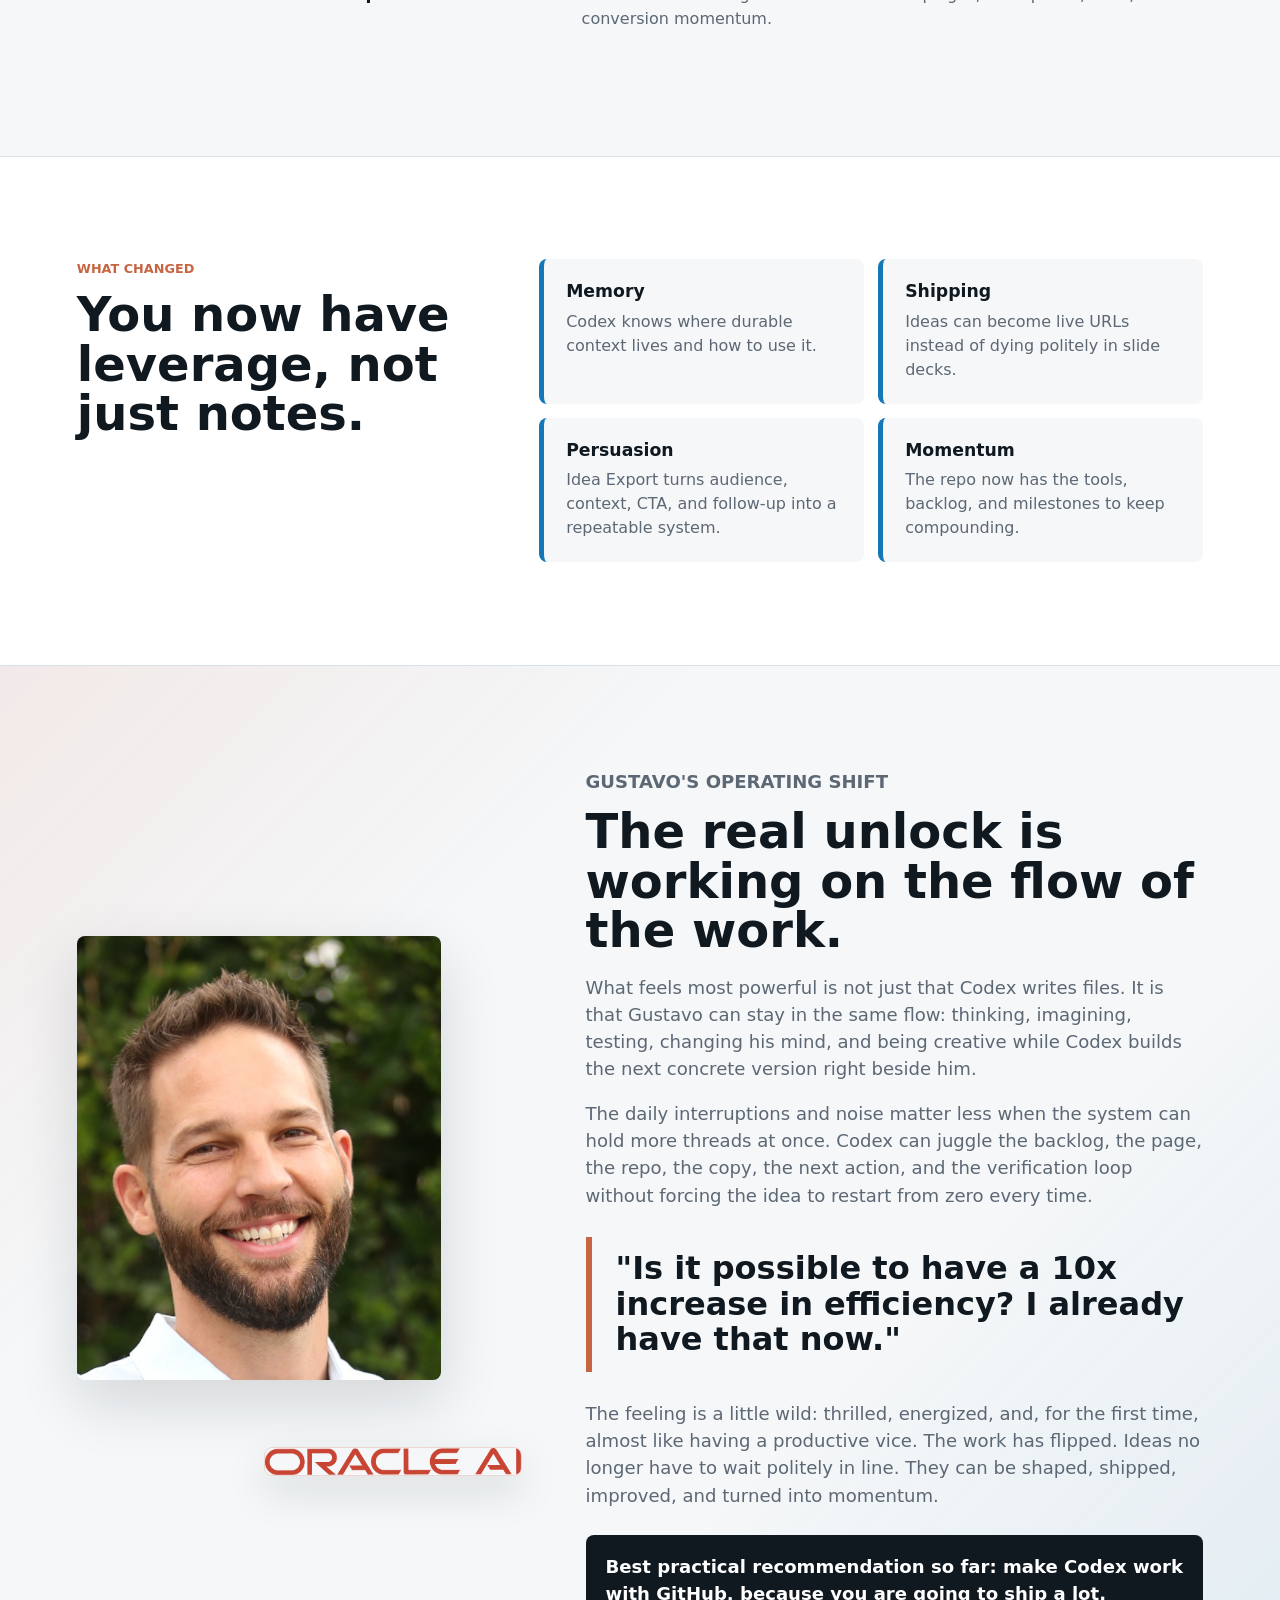
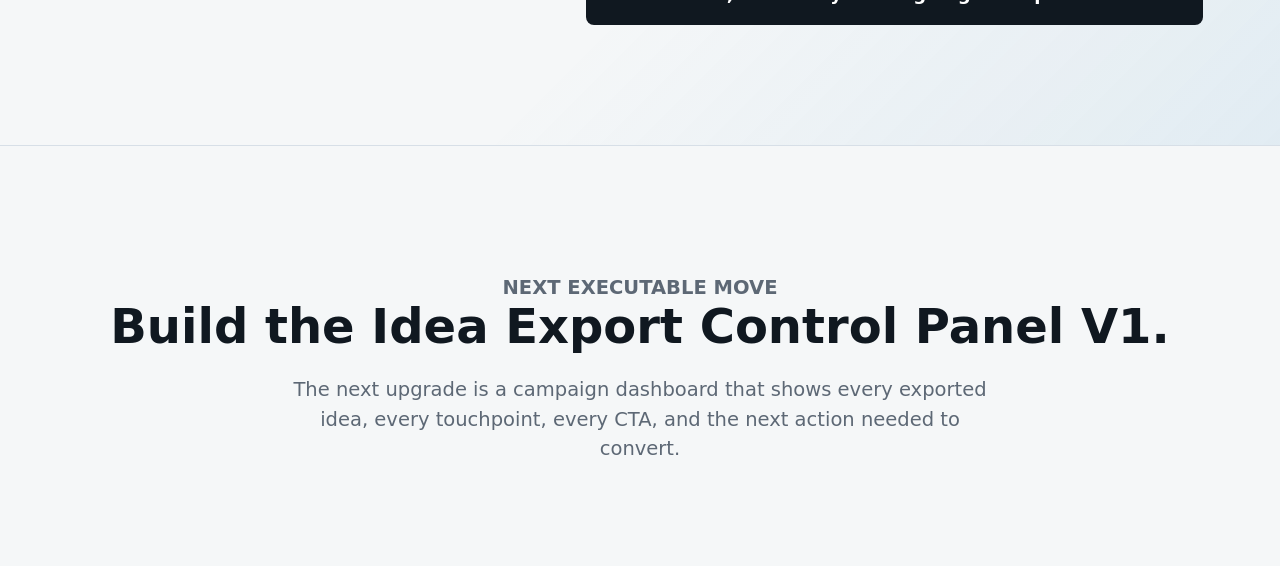
==== commit a96a716e: "Correct milestone reel metrics" ====
--- a/codex-milestone-reel/index.html
+++ b/codex-milestone-reel/index.html
@@ -50,12 +50,12 @@
         </div>
         <div class="metric-grid">
           <article class="metric blue">
-            <span>17</span>
+            <span>18</span>
             <h3>commits</h3>
             <p>From initial repo to milestone reel refinement.</p>
           </article>
           <article class="metric green">
-            <span>63</span>
+            <span>62</span>
             <h3>tracked workspace files</h3>
             <p>Excluding `.git`, `.venv`, and local macOS metadata.</p>
           </article>
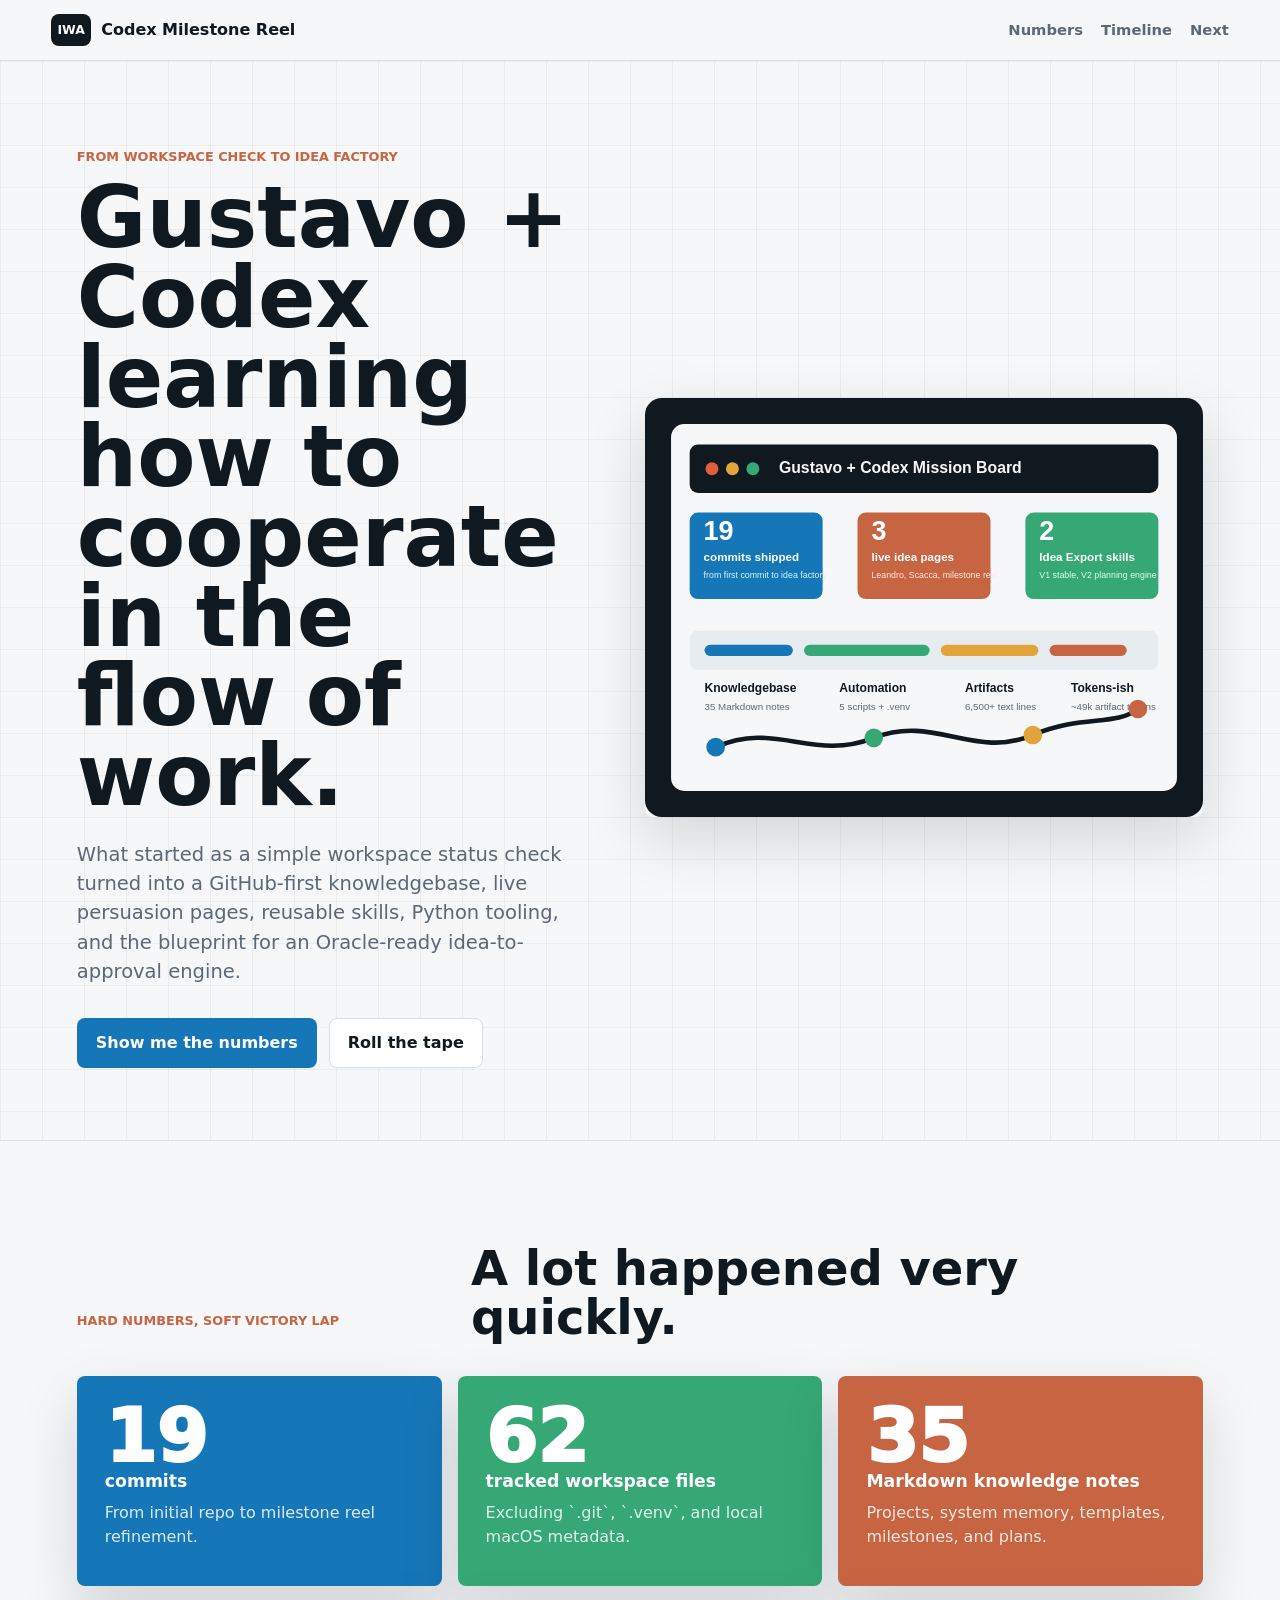
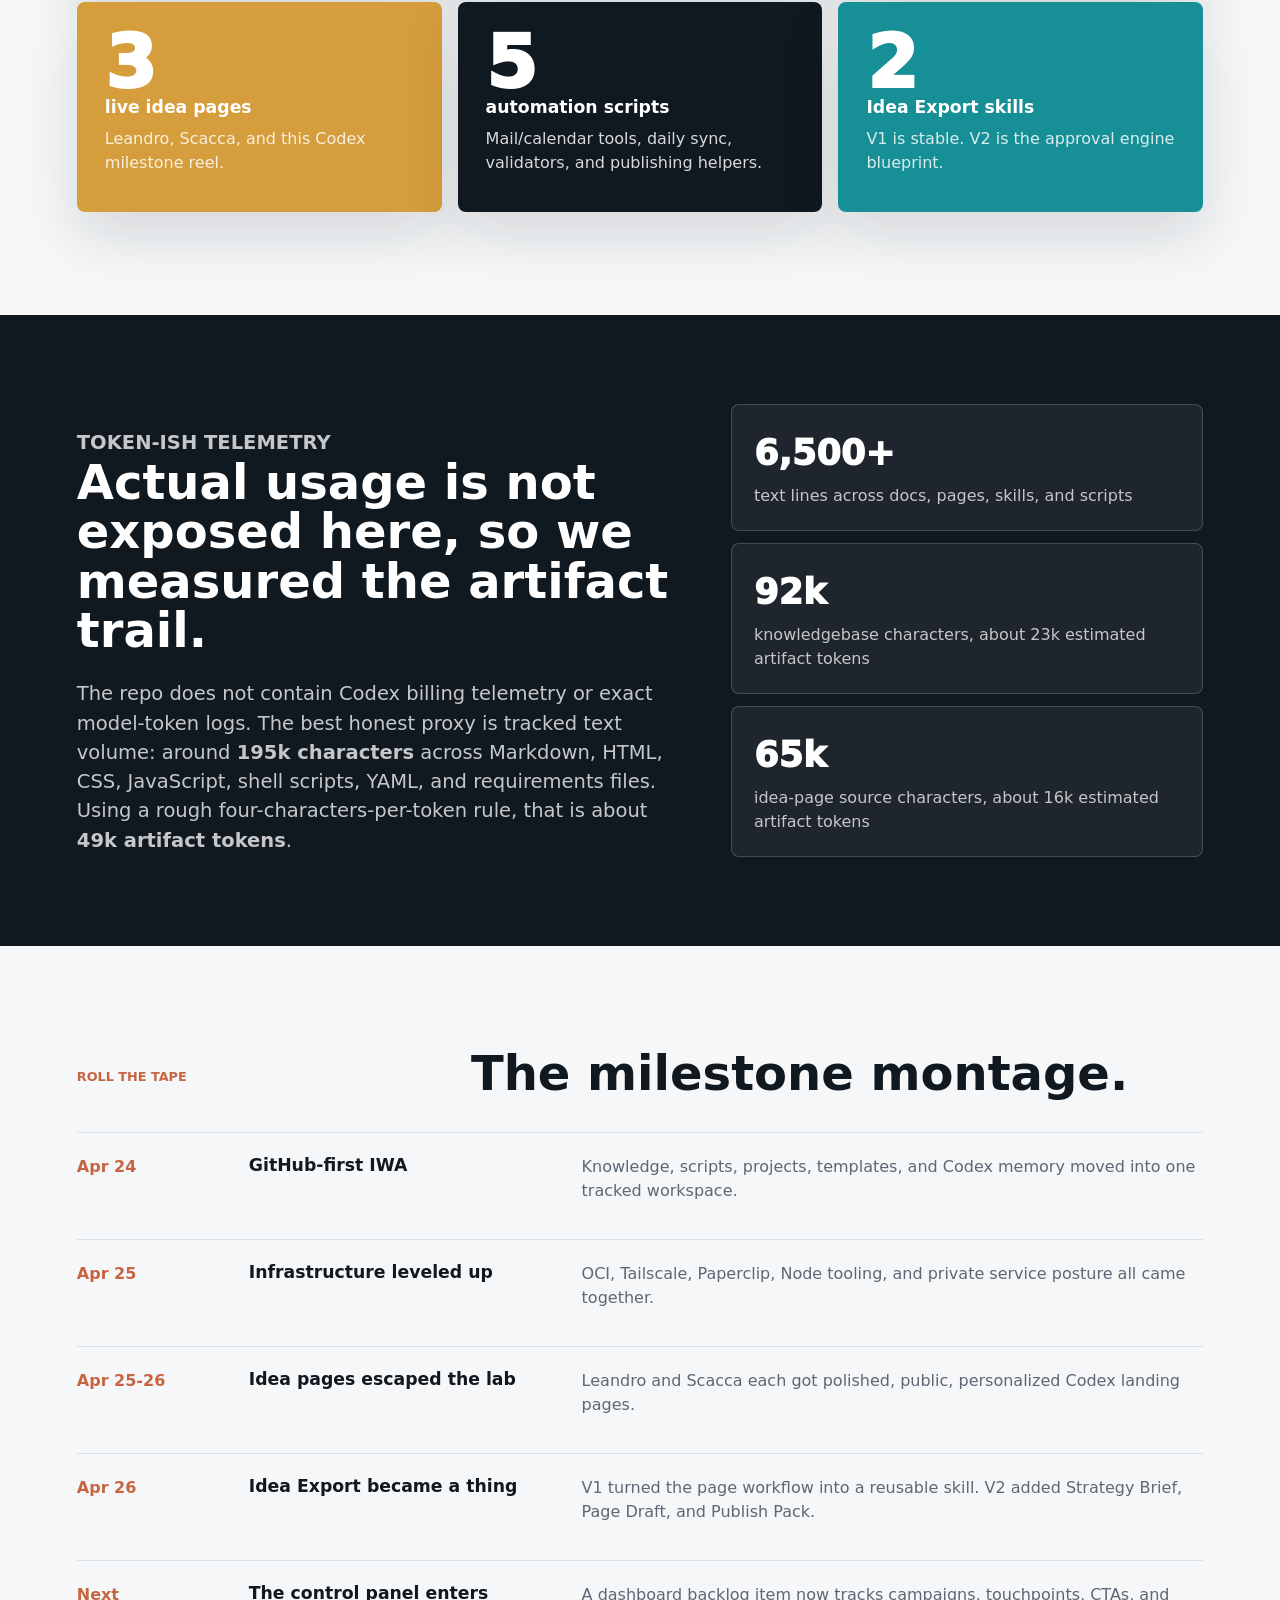
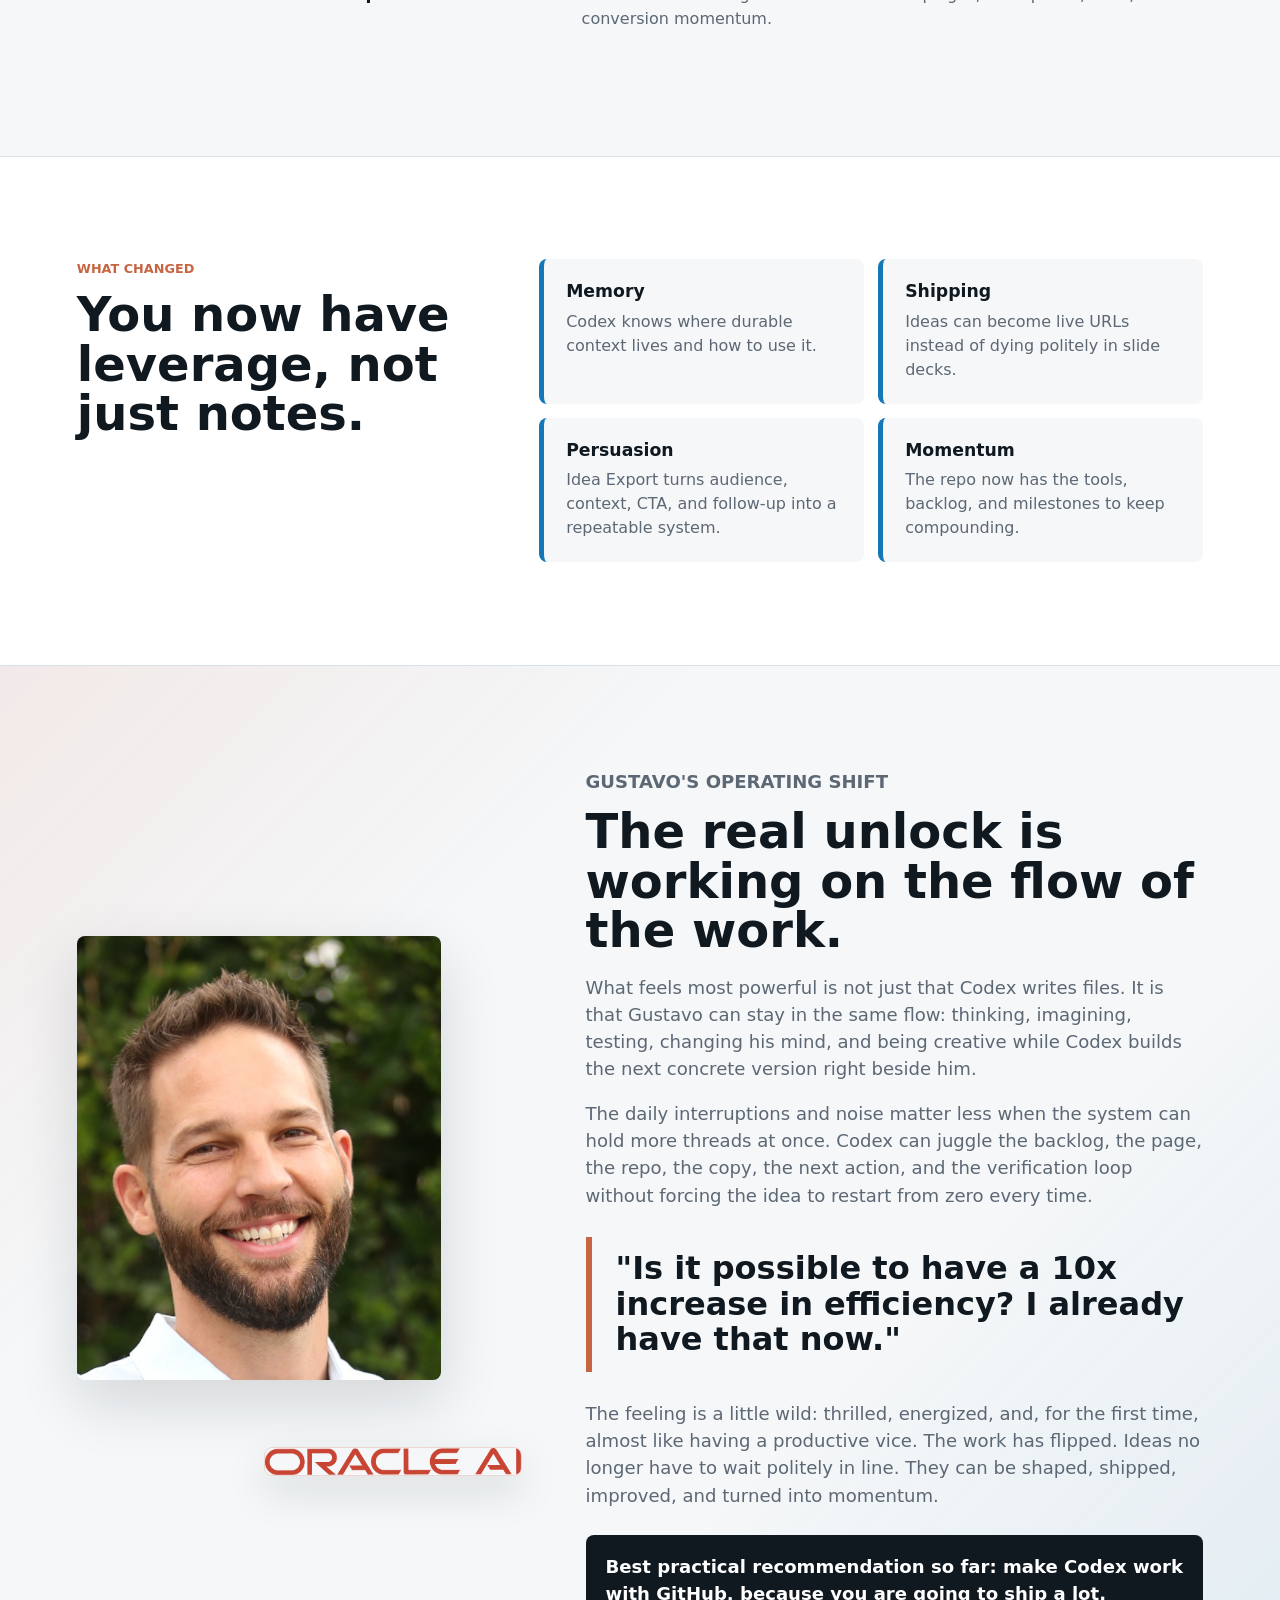
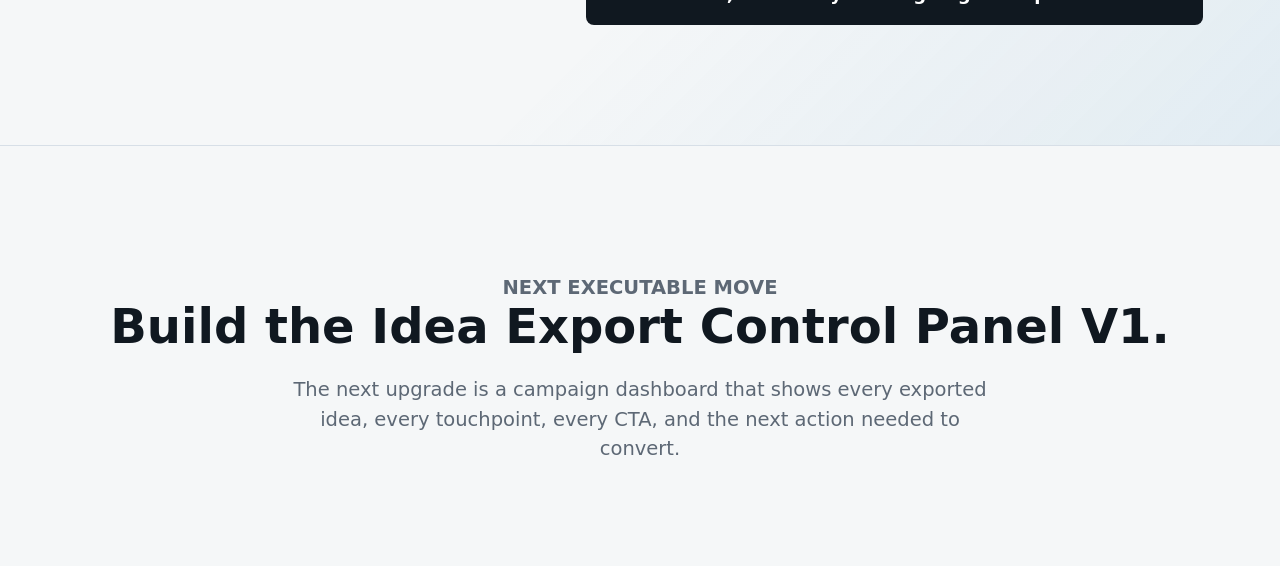
==== commit 74fa7880: "Refresh milestone reel telemetry" ====
--- a/codex-milestone-reel/index.html
+++ b/codex-milestone-reel/index.html
@@ -50,7 +50,7 @@
         </div>
         <div class="metric-grid">
           <article class="metric blue">
-            <span>18</span>
+            <span>19</span>
             <h3>commits</h3>
             <p>From initial repo to milestone reel refinement.</p>
           </article>
@@ -88,20 +88,20 @@
           <h2 id="data-title">Actual usage is not exposed here, so we measured the artifact trail.</h2>
           <p>
             The repo does not contain Codex billing telemetry or exact model-token logs.
-            The best honest proxy is tracked text volume: around <strong>188k
+            The best honest proxy is tracked text volume: around <strong>195k
             characters</strong> across Markdown, HTML, CSS, JavaScript, shell scripts,
             YAML, and requirements files. Using a rough four-characters-per-token rule,
-            that is about <strong>47k artifact tokens</strong>.
+            that is about <strong>49k artifact tokens</strong>.
           </p>
         </div>
         <div class="data-stack" aria-label="Artifact volume breakdown">
           <div>
-            <span>6,400+</span>
+            <span>6,500+</span>
             <p>text lines across docs, pages, skills, and scripts</p>
           </div>
           <div>
-            <span>86k</span>
-            <p>knowledgebase characters, about 21k estimated artifact tokens</p>
+            <span>92k</span>
+            <p>knowledgebase characters, about 23k estimated artifact tokens</p>
           </div>
           <div>
             <span>65k</span>
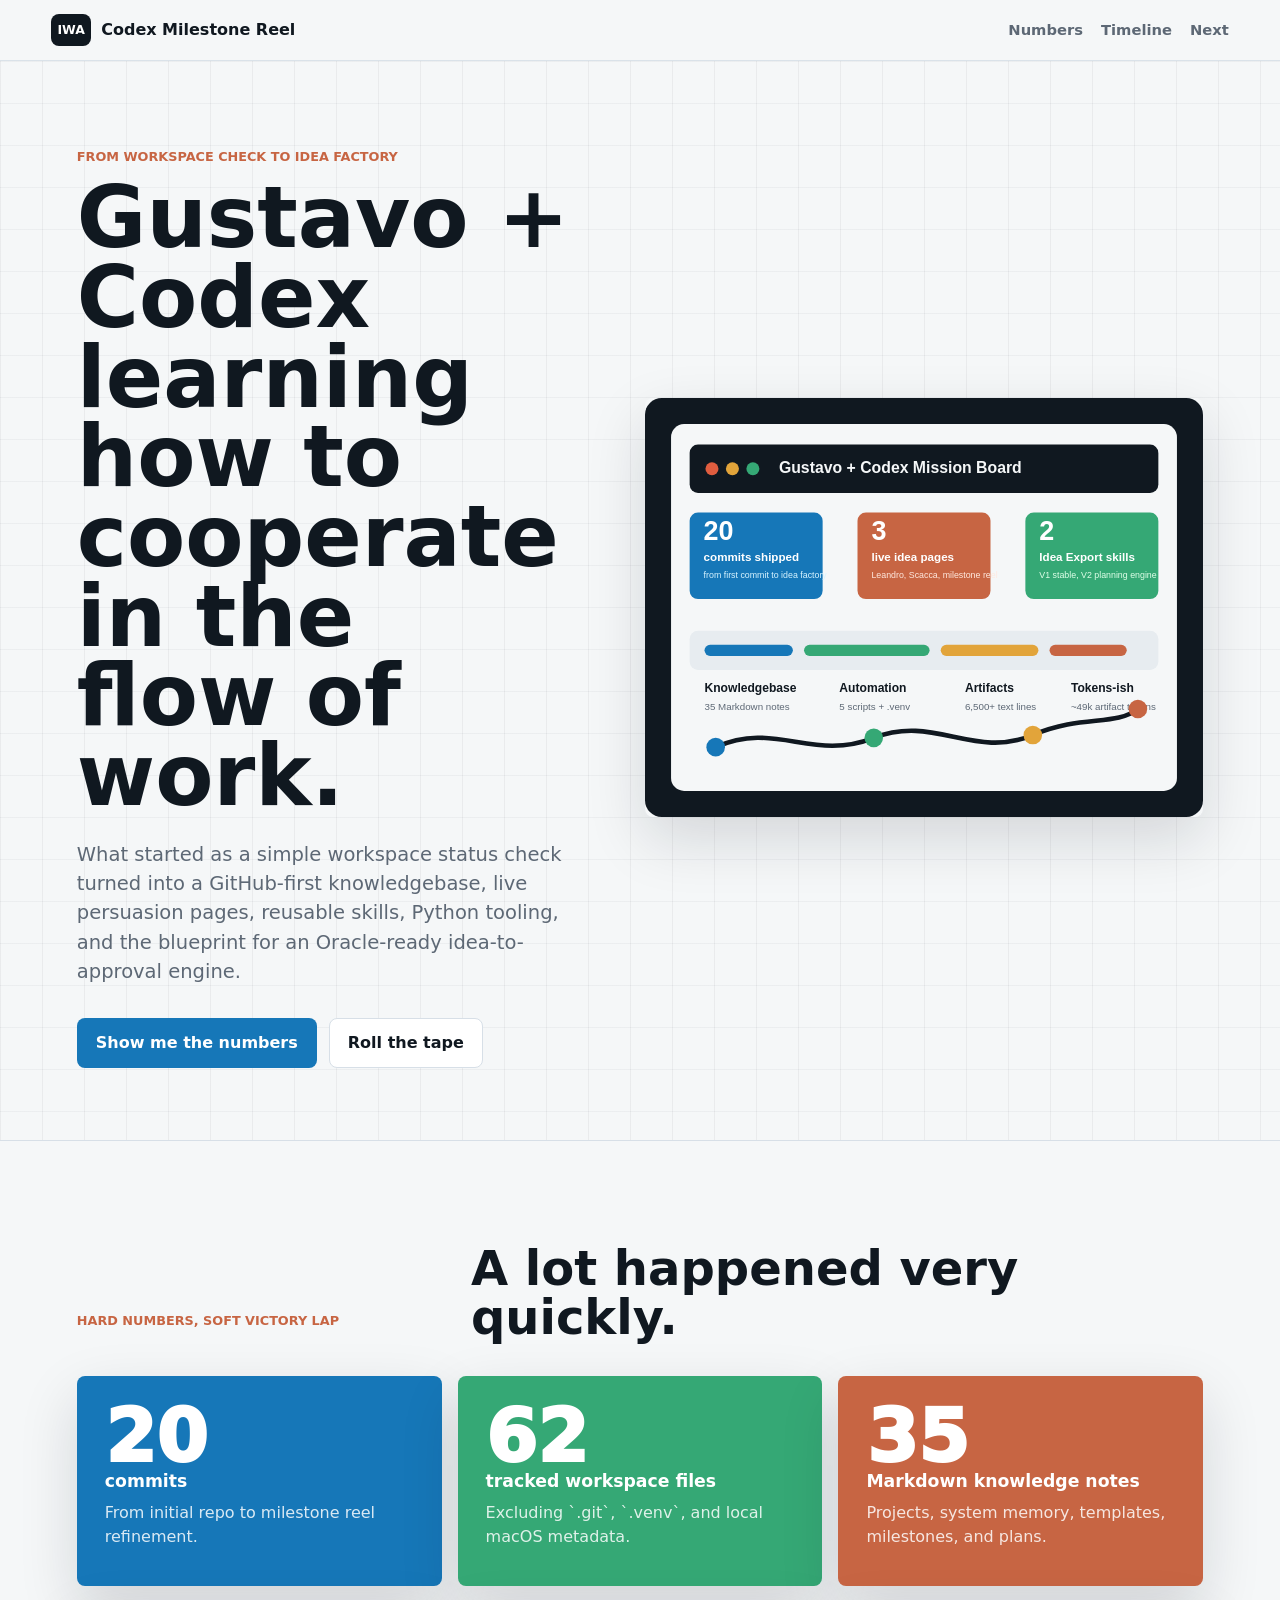
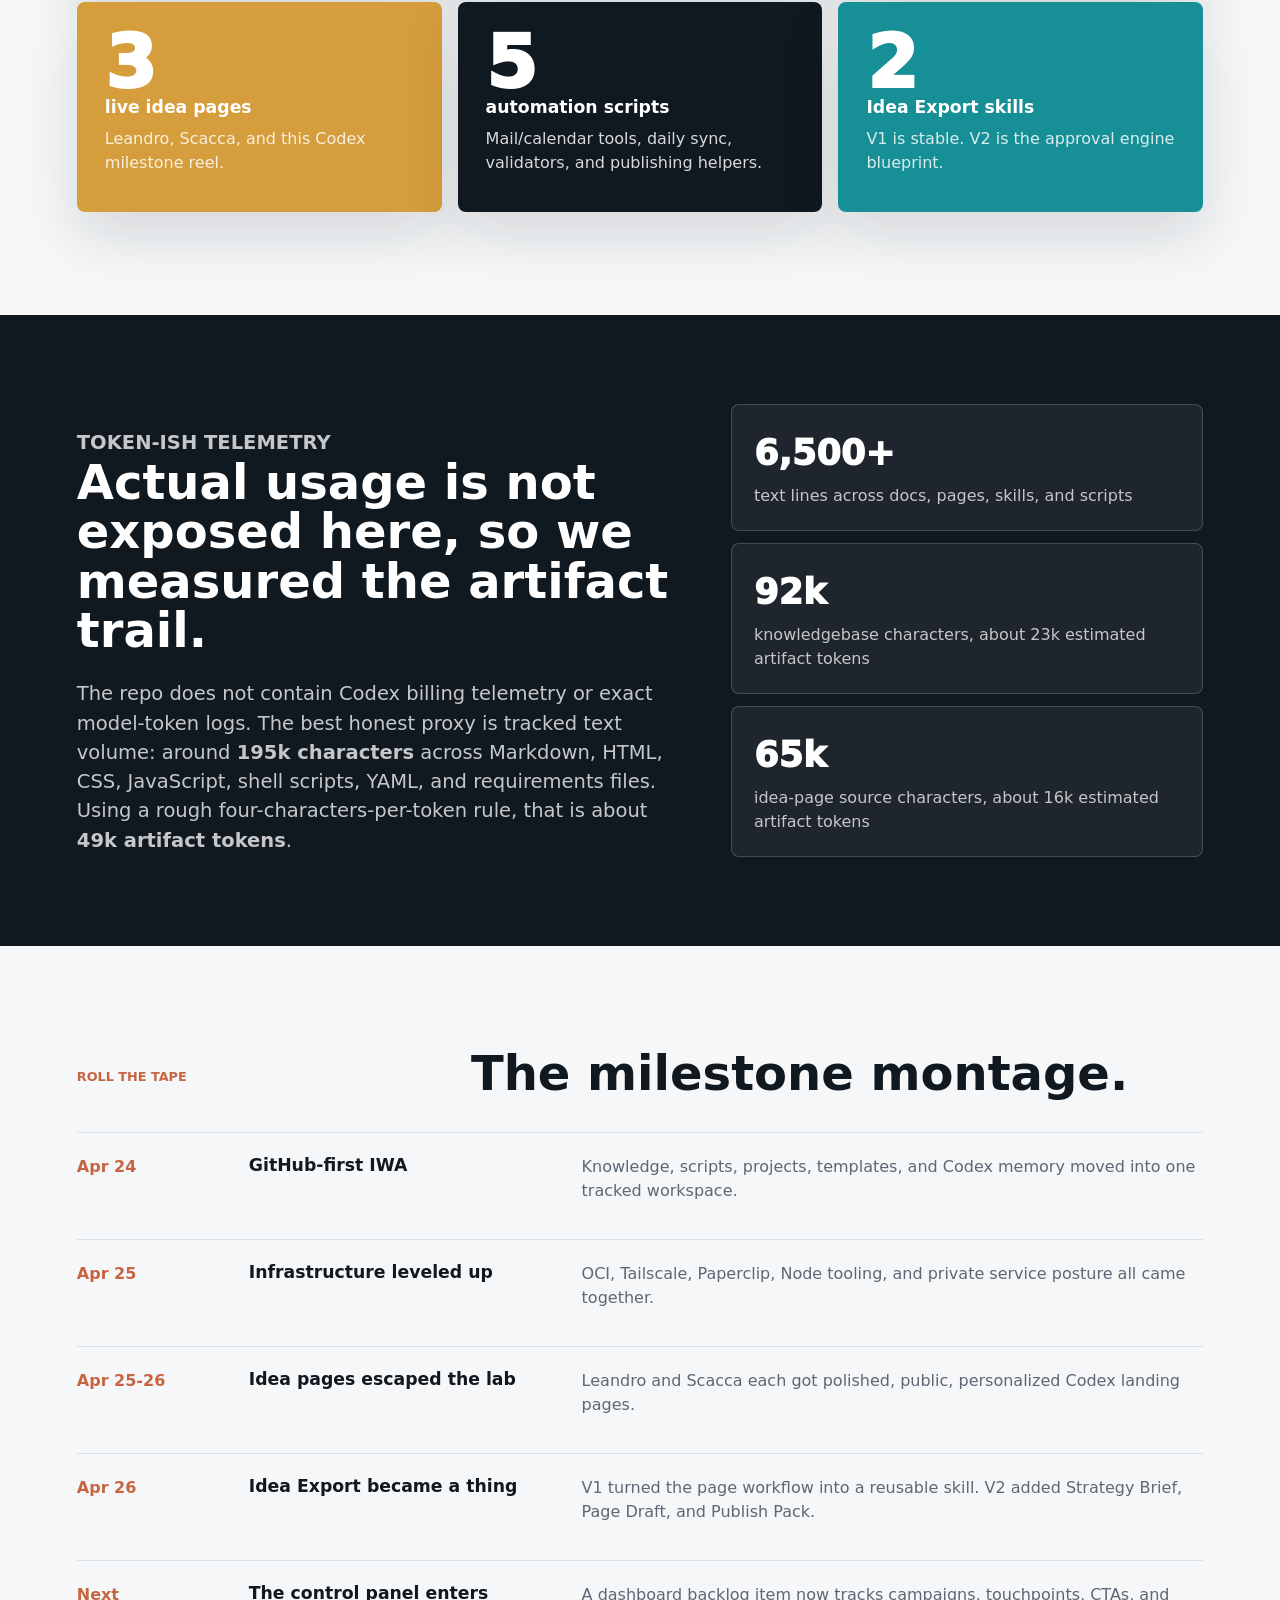
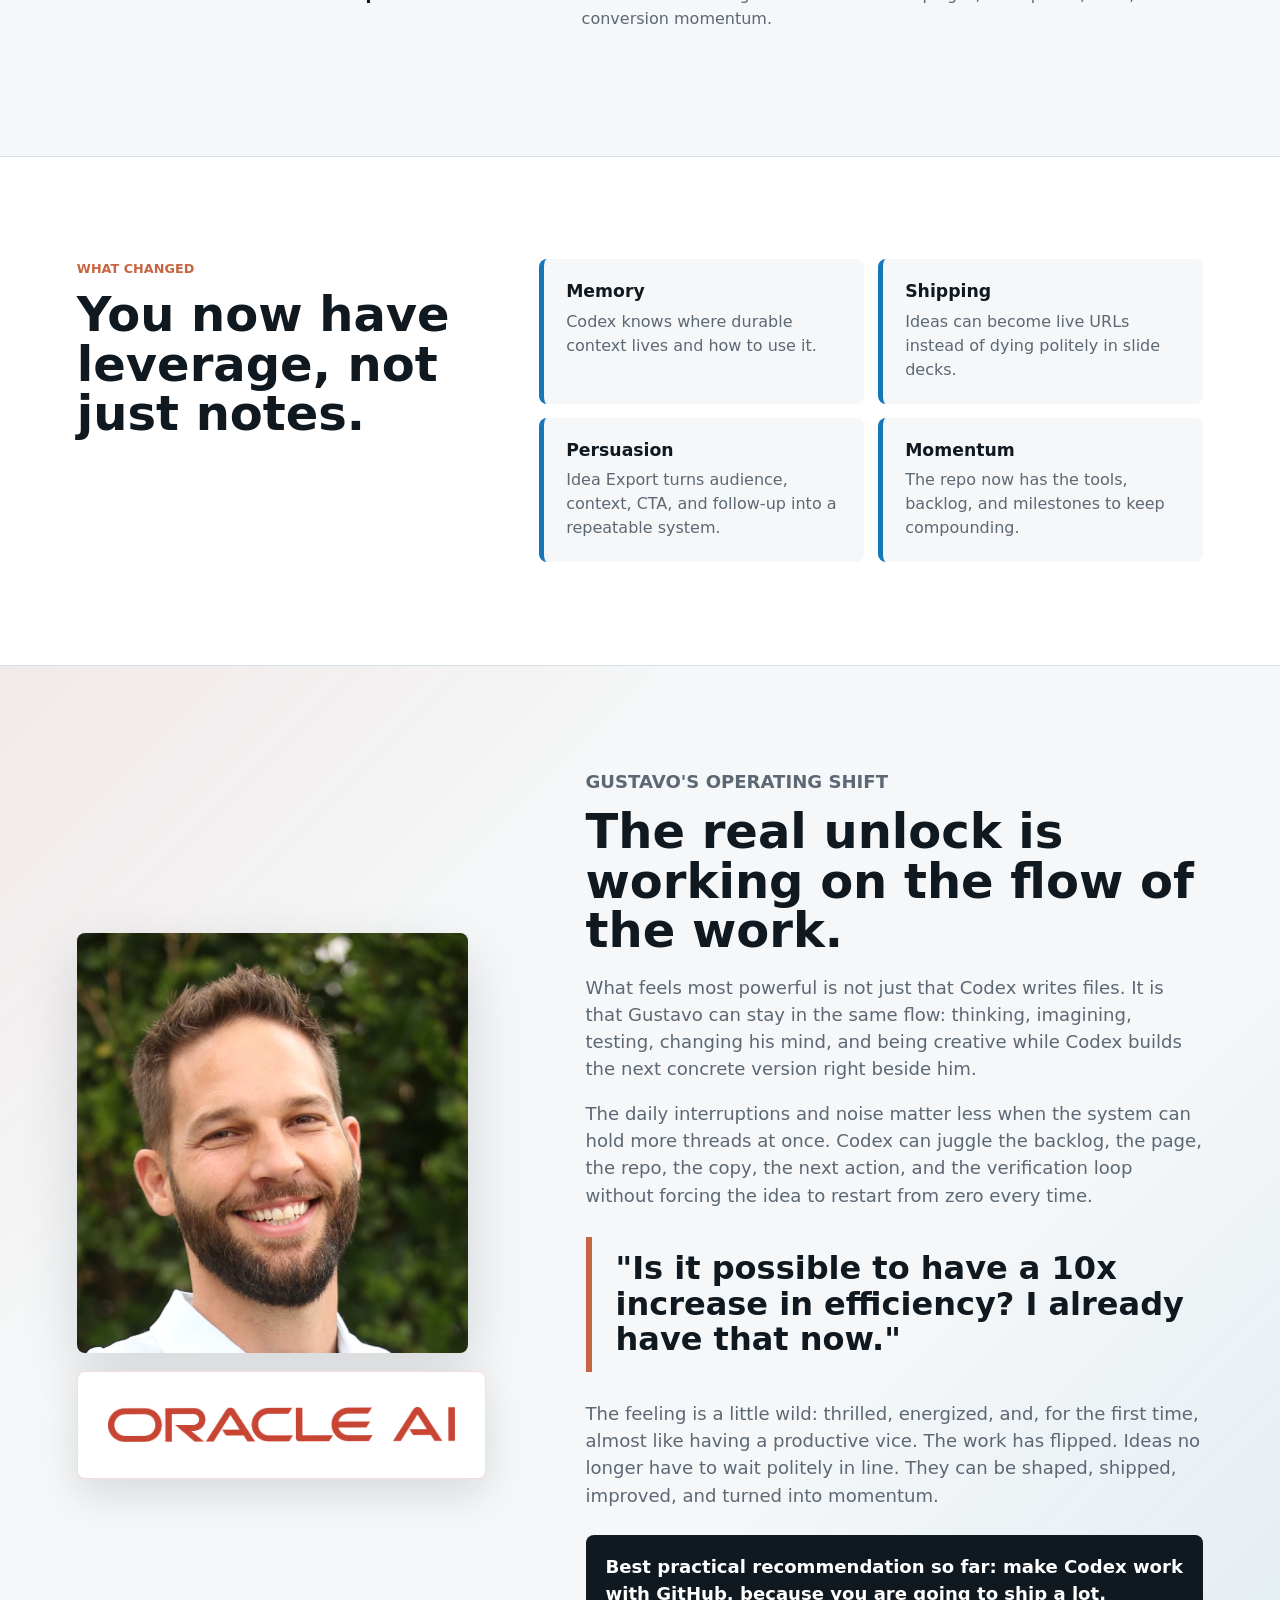
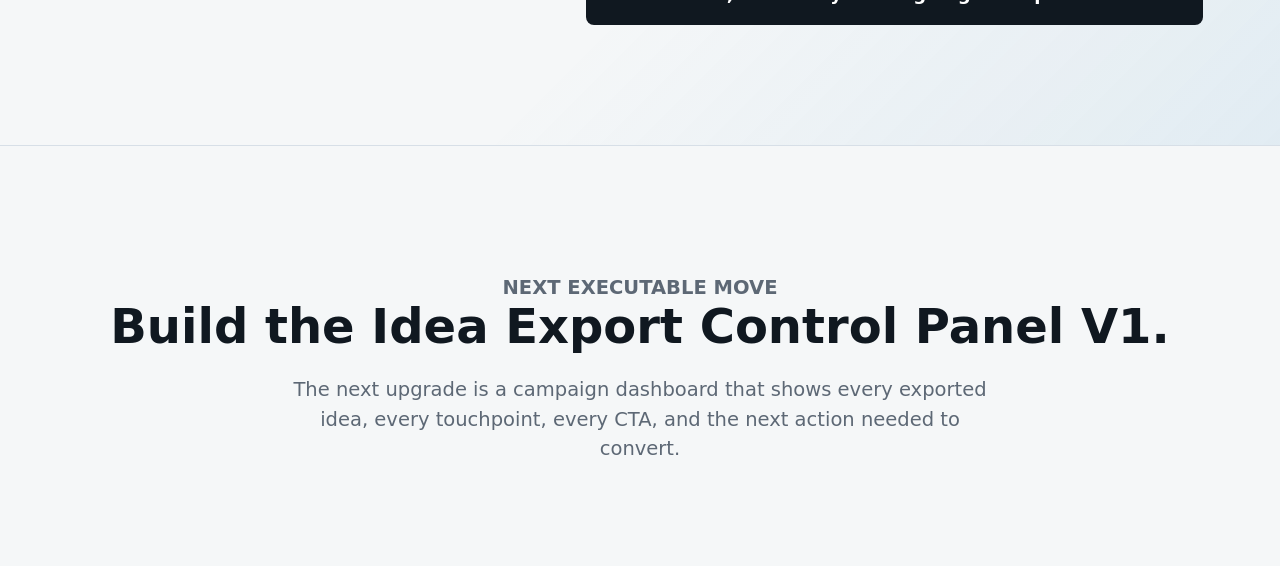
==== commit 1b9fc5f6: "Improve Oracle AI logo placement" ====
--- a/codex-milestone-reel/index.html
+++ b/codex-milestone-reel/index.html
@@ -50,7 +50,7 @@
         </div>
         <div class="metric-grid">
           <article class="metric blue">
-            <span>19</span>
+            <span>20</span>
             <h3>commits</h3>
             <p>From initial repo to milestone reel refinement.</p>
           </article>
@@ -172,7 +172,9 @@
       <section class="reflection" aria-labelledby="reflection-title">
         <div class="reflection-media">
           <img class="portrait" src="assets/gustavo-maiera.jpeg" alt="Gustavo Maierá" />
-          <img class="oracle-mark" src="assets/oracle-ai-logo.png" alt="Oracle AI" />
+          <div class="oracle-lockup" aria-label="Oracle AI">
+            <img src="assets/oracle-ai-logo.png" alt="Oracle AI" />
+          </div>
         </div>
         <div class="reflection-copy">
           <p class="eyebrow">Gustavo's operating shift</p>
--- a/codex-milestone-reel/styles.css
+++ b/codex-milestone-reel/styles.css
@@ -349,28 +349,39 @@
 }
 
 .reflection-media {
-  position: relative;
+  display: grid;
+  grid-template-rows: minmax(420px, 1fr) auto;
+  gap: 18px;
   min-height: 540px;
 }
 
 .portrait {
-  position: absolute;
-  inset: 0 8% 96px 0;
-  width: 82%;
-  height: calc(100% - 96px);
+  width: min(88%, 460px);
+  height: 100%;
+  min-height: 420px;
   border-radius: 8px;
   object-fit: cover;
   box-shadow: var(--shadow);
 }
 
-.oracle-mark {
-  position: absolute;
-  right: 0;
-  bottom: 0;
-  width: min(58%, 280px);
+.oracle-lockup {
+  display: flex;
+  align-items: center;
+  justify-content: center;
+  width: min(92%, 520px);
+  min-height: 108px;
+  padding: 26px 30px;
+  background: var(--white);
   border: 1px solid rgba(199, 70, 52, 0.18);
   border-radius: 8px;
   box-shadow: 0 16px 42px rgba(16, 24, 32, 0.12);
+}
+
+.oracle-lockup img {
+  display: block;
+  width: 100%;
+  max-height: 64px;
+  object-fit: contain;
 }
 
 .reflection-copy {
@@ -443,7 +454,7 @@
   }
 
   .reflection-media {
-    min-height: 460px;
+    min-height: 0;
   }
 }
 
@@ -464,4 +475,22 @@
   .wins-grid {
     grid-template-columns: 1fr;
   }
-}
+
+  .reflection-media {
+    grid-template-rows: auto auto;
+  }
+
+  .portrait,
+  .oracle-lockup {
+    width: 100%;
+  }
+
+  .portrait {
+    min-height: 360px;
+  }
+
+  .oracle-lockup {
+    min-height: 86px;
+    padding: 22px;
+  }
+}
